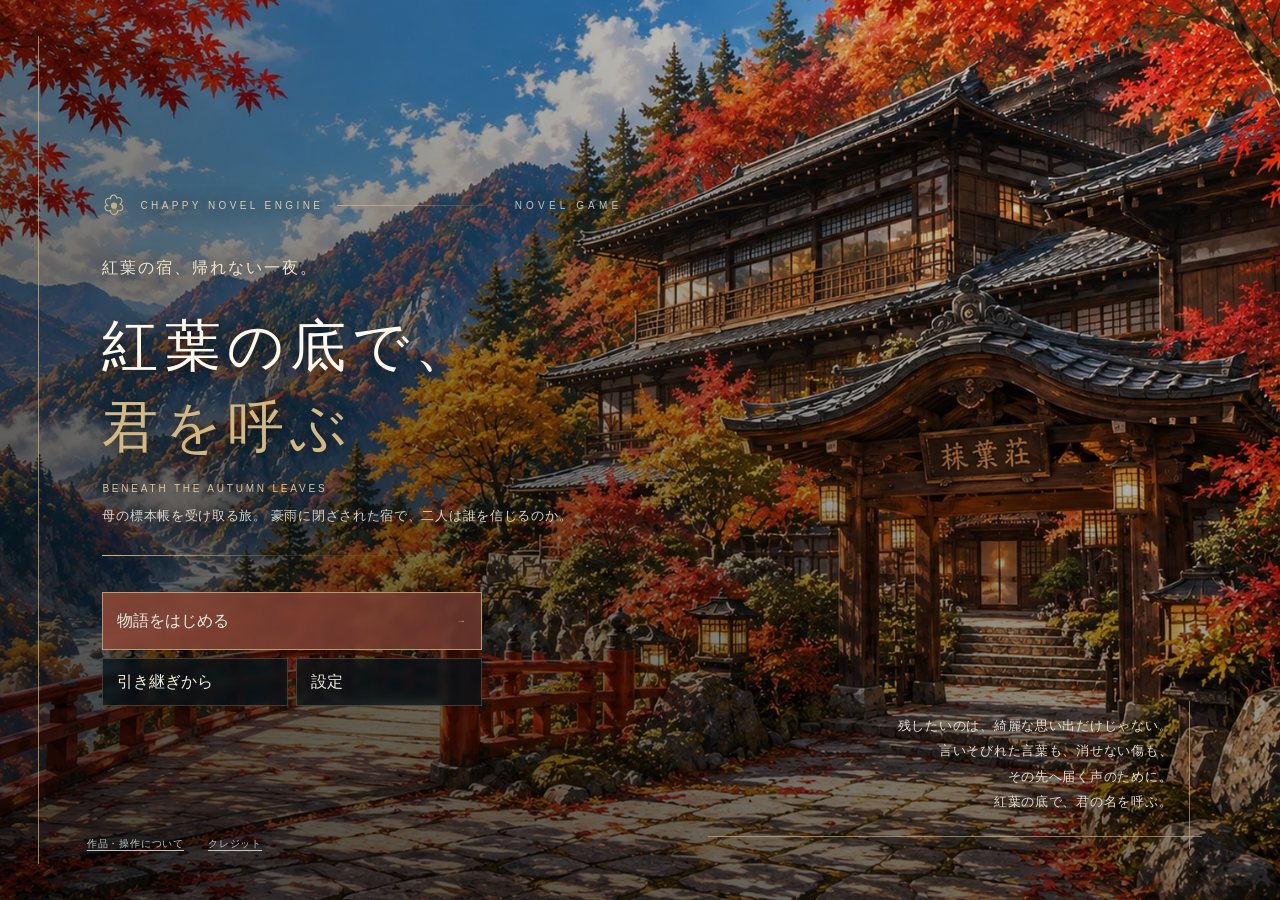
==== engine/index.html @ b0683a5c "Update Engine Novel-004R" ====
<!doctype html>
<html lang="ja">
<head>
  <meta charset="utf-8">
  <meta name="viewport" content="width=device-width,initial-scale=1">
  <title>ChappyNovelEngine</title>
  <link rel="stylesheet" href="./css/main.css">
  <link rel="stylesheet" href="../content/theme.css">
</head>
<body>
<main id="app">
  <section id="fatal" hidden></section>
  <section id="title" hidden><div class="title-image" aria-hidden="true"></div>
    <div class="title-copy"><div class="title-brand"><svg class="chappy-mark" viewBox="0 0 32 32" aria-hidden="true"><path d="M8.2 15.8c-3.4-1.8-4.6-5.5-2.8-8.1 1.3-1.9 3.8-2.4 6.1-1.4-.2-2.5 1.2-4.5 3.3-4.8 2.3-.3 4.4 1.5 4.8 4.2 2.2-1.3 4.7-.9 6.1.9 1.6 2.1.8 5.2-1.8 7.1 2.8.9 4.4 3.2 3.8 5.5-.7 2.5-3.6 3.8-6.7 2.9-.4 3-2.5 5.1-5 5.1-2.6 0-4.7-2.2-5-5.3-2.9 1.2-5.8.2-6.8-2.2-.8-1.9.1-3.9 2-5.1z"/><circle cx="16" cy="15.5" r="4.1"/></svg><p class="eyebrow">CHAPPY NOVEL ENGINE</p><span class="title-brand-line" aria-hidden="true"></span><p class="title-ornament">NOVEL GAME</p></div><p id="title-catch" hidden></p><div id="work-title"></div><p id="title-en" hidden></p><p id="title-lead" hidden></p><div class="title-rule" aria-hidden="true"></div></div><blockquote id="title-quote" hidden></blockquote>
    <div class="title-actions">
      <button id="start" class="primary">物語をはじめる <span>→</span></button>
      <button id="continue" hidden>つづきから <span>CONTINUE</span></button>
      <button id="title-endings" hidden>結末の栞</button><button id="title-transfer">引き継ぎから</button><button id="settings-open">設定</button>
    </div>
    <nav class="title-info-links" aria-label="作品情報"><button id="title-about" hidden>作品・操作について</button><button id="title-credits" hidden>クレジット</button></nav>
  </section>
  <section id="game" hidden>
    <div id="background"></div><div id="transition-layer" hidden></div><div id="overlay-scrim" hidden></div><div id="image-overlay" hidden><img id="image-overlay-img" alt=""></div><div id="chapter-presentation" hidden><div class="chapter-presentation-band"><p id="chapter-presentation-number"></p><h2 id="chapter-presentation-title"></h2></div></div><div id="toast-layer" aria-live="polite"></div><div id="comparison" hidden><div id="compare-left"></div><div id="compare-right"></div></div><div id="characters"><img data-position="left" hidden alt=""><img data-position="center" hidden alt=""><img data-position="right" hidden alt=""></div>
    <header id="game-top"><button id="menu-open">☰ <span>MENU</span></button><div id="chapter-wrap"><p id="chapter-title"></p><p id="location-display" hidden></p></div><button id="characters-open">人物帳</button></header>
    <div id="choices" hidden></div>
    <div id="reading-area"><div id="speaker-box" hidden><span id="speaker"></span></div><div id="textbox"><div id="text"></div><span id="read-status">未読</span><span id="advance-mark" aria-hidden="true">◇</span></div>
      <div id="toolbar"><button id="backlog-open">履歴</button><button id="save">セーブ</button><button id="load">ロード</button><button id="auto">オート</button><button id="skip">既読スキップ</button><button id="game-settings-open" aria-label="設定">⚙</button></div>
    </div>
  </section>
  <section id="notice" class="overlay" hidden role="dialog" aria-modal="true"><div class="panel"><h2 id="notice-title"></h2><p id="notice-text"></p><button id="notice-close">閉じる</button></div></section>
  <section id="ending" class="overlay" hidden role="dialog" aria-modal="true"><div class="panel"><p class="eyebrow">ENDING</p><h2 id="ending-title"></h2><p id="ending-text"></p><button id="ending-title-button">タイトルへ戻る</button></div></section>
  <section id="menu" class="overlay" hidden role="dialog" aria-modal="true"><div class="panel panel-large"><header class="panel-header"><div><p class="eyebrow">CHAPPY NOVEL ENGINE</p><h2>メニュー</h2></div><button data-close="menu" class="close">×</button></header><div class="menu-list">
    <button id="menu-save">セーブ</button><button id="menu-load">ロード</button><button id="menu-backlog">バックログ</button><button id="menu-characters">人物帳</button><button id="menu-records">ストーリーメモ</button><button id="menu-transfer">引き継ぎ</button><button id="menu-settings">設定</button><button id="menu-credits" hidden>クレジット</button><button id="menu-about">作品・操作について</button><button id="menu-title">タイトルへ戻る</button>
  </div></div></section>
  <section id="credits" class="overlay" hidden role="dialog" aria-modal="true"><div class="panel panel-large info-panel"><header class="panel-header"><div><p class="eyebrow">CREDITS</p><h2>クレジット</h2></div><button data-close="credits" class="close">×</button></header><div id="credits-content" class="info-document credits-document"></div></div></section>
  <section id="about" class="overlay" hidden role="dialog" aria-modal="true"><div class="panel panel-large info-panel"><header class="panel-header"><div><p class="eyebrow">ABOUT</p><h2>作品・操作について</h2></div><button data-close="about" class="close">×</button></header><div id="about-content" class="info-document about-document"></div></div></section>
  <section id="records" class="overlay" hidden role="dialog" aria-modal="true"><div class="panel panel-large"><header class="panel-header"><div><p class="eyebrow">STORY MEMO</p><h2>ストーリーメモ</h2></div><button data-close="records" class="close">×</button></header><p class="panel-note">解放済み <span id="records-count">0</span>件</p><div id="records-list"></div></div></section>
  <section id="character-book" class="overlay character-book-overlay" hidden role="dialog" aria-modal="true" aria-label="人物帳" tabindex="-1">
  <div class="character-book-shell">
    <header class="character-book-header"><div><p class="eyebrow">CHARACTERS</p><h2>人物帳</h2></div><button data-close="character-book" class="close character-book-close" aria-label="人物帳を閉じる">×</button></header>
    <div class="character-book-stage">
      <nav id="character-book-nav" class="character-book-nav" aria-label="人物一覧"></nav>
      <div id="character-book-portrait-wrap" class="character-book-portrait-wrap"><img id="character-book-portrait" alt=""></div>
      <article class="character-book-detail"><p id="character-book-count" class="character-book-count"></p><h3 id="character-book-name"></h3><p id="character-book-text"></p></article>
      <button id="character-book-prev" class="character-book-arrow character-book-prev" aria-label="前の人物">‹</button>
      <button id="character-book-next" class="character-book-arrow character-book-next" aria-label="次の人物">›</button>
    </div>
  </div>
</section>
  <section id="ending-list" class="overlay" hidden role="dialog" aria-modal="true"><div class="panel panel-large"><header class="panel-header"><div><p class="eyebrow">ENDING ARCHIVE</p><h2>結末の栞</h2></div><button data-close="ending-list" class="close">×</button></header><p class="panel-note">到達した結末を表示します。</p><div id="ending-list-items" class="ending-list-items"></div></div></section>
  <section id="backlog" class="overlay" hidden><div class="panel panel-large"><header class="panel-header"><h2>バックログ</h2><button data-close="backlog" class="close">×</button></header><div id="backlog-list"></div></div></section>
  <section id="save-screen" class="overlay" hidden role="dialog" aria-modal="true"><div class="panel panel-large"><header class="panel-header"><h2>セーブ</h2><button data-close="save-screen" class="close">×</button></header><p class="panel-note">保存先を選択してください。</p><div id="save-slots" class="slot-list"></div></div></section>
  <section id="load-screen" class="overlay" hidden role="dialog" aria-modal="true"><div class="panel panel-large"><header class="panel-header"><h2>ロード</h2><button data-close="load-screen" class="close">×</button></header><p class="panel-note">読み込むデータを選択してください。</p><div id="load-slots" class="slot-list"></div></div></section>
  <section id="transfer" class="overlay" hidden role="dialog" aria-modal="true"><div class="panel panel-large"><header class="panel-header"><h2>引き継ぎ</h2><button data-close="transfer" class="close">×</button></header>
    <p class="panel-note">進行状況・フラグ・記録・既読・到達エンディングを別環境へ移せます。セーブ枠と設定は含みません。</p>
    <p class="section-label">この端末から持ち出す</p><label class="stacked-label">発行した引き継ぎコード<textarea id="transfer-code" rows="8" spellcheck="false" readonly placeholder="本編を開始するとコードを発行できます"></textarea></label>
    <div class="transfer-actions"><button id="transfer-export">コードを発行</button><button id="transfer-copy">コピー</button><button id="transfer-download">ファイル保存</button></div><div id="transfer-qr" class="qr-wrap" hidden></div>
    <p class="section-label">別の端末から受け取る</p><label class="stacked-label">読み込む引き継ぎコード<textarea id="transfer-import-code" rows="8" spellcheck="false" placeholder="CNE1 で始まるコードを全文貼り付け"></textarea></label>
    <div class="transfer-actions"><label class="file-button">引き継ぎファイル<input id="transfer-file" type="file" accept=".txt,text/plain" hidden></label><label class="file-button">QR画像<input id="transfer-qr-file" type="file" accept="image/*" hidden></label><button id="transfer-import" class="primary-action">コードを確かめる</button></div><p id="transfer-error" class="panel-note" role="alert"></p>
  </div></section>
  <section id="title-confirm" class="overlay" hidden role="dialog" aria-modal="true"><div class="panel"><header class="panel-header"><h2>タイトルへ戻る</h2><button data-close="title-confirm" class="close">×</button></header><p>現在位置を自動保存して、タイトルへ戻ります。</p><div class="dialog-actions"><button id="title-cancel">やめる</button><button id="title-save-return" class="primary-action">保存してタイトルに戻る</button></div><button id="title-without-save" class="weak-action">保存せずタイトルに戻る</button></div></section>
  <section id="settings" class="overlay" hidden><div class="panel panel-large"><header class="panel-header"><div><p class="eyebrow">CHAPPY NOVEL ENGINE</p><h2>設定</h2></div><button data-close="settings" class="close">×</button></header>
    <p id="text-size-preview">サンプルテキスト</p>
    <div class="settings-grid"><label class="setting-wide">文字サイズ <input id="setting-text-size" type="range" min="0.8" max="1.5" step="0.1"></label><label>文字速度 <input id="setting-text-speed" type="range" min="0" max="80" step="5"></label><label>オート待機 <input id="setting-auto-delay" type="range" min="300" max="3000" step="100"></label><label class="setting-wide">全体音量 <input id="setting-master" type="range" min="0" max="1" step="0.05"></label><label>BGM音量 <input id="setting-bgm" type="range" min="0" max="1" step="0.05"></label><label>環境音音量 <input id="setting-ambient" type="range" min="0" max="1" step="0.05"></label><label>効果音音量 <input id="setting-se" type="range" min="0" max="1" step="0.05"></label></div>
    <div class="checkbox-setting"><label><input id="setting-reduced-motion" type="checkbox"> <span>動きを抑える・本文を一括表示</span></label><label><input id="setting-toast" type="checkbox"> <span>通知を表示する</span></label><p class="panel-note">画面効果の動きを減らします。</p></div><div class="settings-footer"><button id="settings-reset">初期値</button><p class="panel-note">設定はこのブラウザに保存されます。</p></div>
  </div></section>
</main><script src="./js/vendor/jsQR.js"></script><script type="module" src="./js/boot.js"></script></body></html>
---- engine/css/main.css ----
:root {
  --ink: #f1eee4;
  --muted: #b7c7c7;
  --gold: #d1b884;
  --panel: #10252ef2;
  --menu-bg: var(--panel);
  --textbox-bg: linear-gradient(120deg, #10242bf2, #081b24f7);
  --button-bg: #0b2027b8;
  --button-hover-bg: #1f3b43;
  --text-scale: 1;
  --serif: "Yu Mincho", "Hiragino Mincho ProN", "Noto Serif JP", Georgia, serif;
  --sans: "Yu Gothic", "Hiragino Kaku Gothic ProN", sans-serif;
  font-family: var(--sans);
  color: var(--ink);
  background: #0c1b24
}

* {
  box-sizing: border-box
}

[hidden] {
  display: none !important
}

body {
  margin: 0
}

button,
input {
  font: inherit
}

button {
  color: inherit;
  cursor: pointer;
  background: var(--button-bg);
  border: 1px solid #abc0c329;
  min-height: 40px;
  padding: 9px 14px
}

button:hover {
  border-color: var(--gold);
  background: var(--button-hover-bg)
}

#app,
#title,
#game {
  height: 100svh;
  min-height: 0;
  overflow: hidden
}

#game {
  position: relative;
  isolation: isolate
}

#fatal {
  white-space: pre-wrap;
  padding: 2rem;
  color: #ffd5d5
}

.eyebrow {
  font-size: 10px;
  letter-spacing: .24em;
  color: var(--gold);
  margin: 0 0 12px
}


#background {
  position: absolute;
  inset: 0;
  background: center/cover no-repeat;
  z-index: 0
}

#background::after {
  content: "";
  position: absolute;
  inset: 0;
  background: linear-gradient(0deg, #06151e99, transparent 55%)
}

#characters {
  position: absolute;
  inset: 0;
  z-index: 1;
  pointer-events: none
}

#characters img {
  position: absolute;
  top: auto;
  bottom: 0;
  max-height: 92vh;
  max-width: 48vw;
  object-fit: contain
}

#characters [data-position="left"] {
  left: 10%;
  transform: translateX(var(--char-position-offset-x, 0%))
}

#characters [data-position="center"] {
  left: 50%;
  transform: translateX(calc(-50% + var(--char-position-offset-x, 0%)))
}

#characters [data-position="right"] {
  right: 10%;
  transform: translateX(var(--char-position-offset-x, 0%))
}

#game-top {
  position: absolute;
  z-index: 5;
  left: 0;
  right: 0;
  top: 0;
  display: grid;
  grid-template-columns: 1fr auto 1fr;
  align-items: start;
  padding: 20px 3vw;
  background: linear-gradient(#061621b8, transparent)
}

#menu-open {
  justify-self: start
}

#characters-open {
  justify-self: end;
  width: max-content;
  max-width: 30vw;
}

#records-open {
  justify-self: end
}

#chapter-wrap {
  text-align: center
}

#chapter-title {
  font: 16px var(--serif);
  letter-spacing: .14em;
  margin: 5px 0
}

#reading-area {
  position: absolute;
  z-index: 3;
  left: 5%;
  right: 5%;
  bottom: 2%;
}

.speaker-color {
  --speaker-color: var(--gold)
}

#speaker-box {
  position: relative;
  top: 1px;
  margin-left: 24px;
  width: max-content;
  min-width: 190px;
  min-height: 46px;
  padding: 10px 24px;
  background: #11272fed;
  border: 1px solid color-mix(in srgb, var(--speaker-color), transparent 45%);
  border-bottom: 0
}

#speaker {
  font: 18px var(--serif);
  letter-spacing: .16em;
  color: var(--speaker-color)
}

#textbox {
  position: relative;
  min-height: 178px;
  padding: 30px 46px 38px;
  background: var(--textbox-bg);
  border: 1px solid #d1b88475;
  border-left: 3px solid var(--speaker-color, var(--gold));
  cursor: pointer;
  user-select: none;
  touch-action: manipulation;
  box-shadow: 0 15px 70px #030e1670
}

#text {
  font: calc(21px * var(--text-scale))/2 var(--serif);
  letter-spacing: .055em;
  white-space: pre-wrap;
  overflow-wrap: anywhere;
  min-height: 2em
}

#read-status {
  position: absolute;
  left: 24px;
  bottom: 12px;
  color: #9cb6bc;
  font-size: 9px;
  letter-spacing: .15em
}

#advance-mark {
  position: absolute;
  right: 24px;
  bottom: 13px;
  color: var(--gold);
  font-size: 18px;
  animation: breathe 2s infinite
}

#toolbar {
  display: flex;
  justify-content: flex-end;
  gap: 8px;
  padding-top: 8px
}

#toolbar button {
  border: 0;
  font-size: 11px;
  min-height: 38px;
  padding: 7px 15px
}

#toolbar button[aria-pressed="true"] {
  color: var(--gold);
  background: #3d4946
}

#choices {
  position: absolute;
  z-index: 6;
  left: 50%;
  bottom: 306px; /* JS replaces this with reading-area top + 80px when choices open. */
  transform: translateX(-50%);
  width: min(90vw, 50rem);
  display: grid;
  gap: 10px;
  counter-reset: choice;
  animation: choice-in .18s ease-out
}

#choices button {
  counter-increment: choice;
  position: relative;
  width: 100%;
  min-height: 48px;
  padding: 11px 18px 11px 52px;
  text-align: left;
  font: 16px/1.6 var(--serif);
  background: linear-gradient(90deg,#102630f7,#0b2027e8);
  border-color: #cbb48280;
  border-left: 3px solid var(--gold);
  transition: transform .14s ease,background .14s ease,border-color .14s ease
}

#choices button::before {
  content: counter(choice);
  position: absolute;
  left: 18px;
  color: var(--gold);
  font: 12px/1.6 var(--sans);
  letter-spacing: .08em
}

#choices button:hover {
  transform: translateX(4px);
  border-color: var(--gold)
}

@keyframes choice-in {
  from { opacity: 0; transform: translate(-50%,8px) }
  to { opacity: 1; transform: translate(-50%,0) }
}

.overlay {
  position: fixed;
  inset: 0;
  z-index: 10;
  display: grid;
  place-items: center;
  padding: 1rem;
  background: #020d16ba;
  backdrop-filter: blur(5px);
  overflow: auto
}

.panel {
  width: min(92vw, 36rem);
  padding: 1.5rem;
  background: var(--menu-bg);
  border: 1px solid #bca77380;
  box-shadow: 0 1rem 3rem #0008
}

.panel-large {
  width: min(94vw, 50rem)
}

.panel-header {
  display: flex;
  align-items: center;
  justify-content: space-between;
  border-bottom: 1px solid #bca77338;
  padding-bottom: 16px;
  margin-bottom: 20px
}

.panel-header h2 {
  font: 24px var(--serif);
  letter-spacing: .14em;
  margin: 0
}

.close {
  font-size: 25px;
  border: 0;
  background: transparent
}

.panel-note {
  font-size: 12px;
  color: #a8c2ca
}

.menu-list {
  display: grid;
  gap: 10px
}

.menu-list button {
  text-align: left;
  background: transparent
}

.panel>label,
.stacked-label {
  display: grid;
  gap: .5rem;
  margin: 1.2rem 0
}

.checkbox-setting {
  margin: 1.2rem 0
}

.checkbox-setting label {
  display: flex;
  align-items: center;
  gap: 10px;
  margin: 0
}

.checkbox-setting input {
  width: 20px;
  height: 20px;
  accent-color: var(--gold);
  flex: 0 0 auto
}

.checkbox-setting .panel-note {
  margin: .45rem 0 0 30px
}

.slot-list {
  display: grid;
  gap: 8px;
  max-height: 62vh;
  overflow: auto
}

.slot-button {
  display: grid;
  grid-template-columns: 9rem 1fr auto;
  gap: 12px;
  align-items: center;
  text-align: left
}

.slot-button[disabled] {
  opacity: .45;
  cursor: not-allowed
}

.slot-name {
  font-family: var(--serif);
  color: var(--gold)
}

.slot-date {
  font-size: 11px;
  color: var(--muted)
}

.dialog-actions,
.transfer-actions {
  display: flex;
  gap: 10px;
  flex-wrap: wrap
}

.primary-action {
  border-color: #d1b88499;
  background: #9c5848cc
}

.weak-action {
  border: 0;
  background: transparent;
  color: var(--muted);
  text-decoration: underline;
  margin-top: 12px
}

.file-button {
  display: inline-flex !important;
  align-items: center;
  border: 1px solid #abc0c329;
  min-height: 40px;
  padding: 9px 14px;
  cursor: pointer;
  margin: 0 !important
}

.stacked-label textarea {
  width: 100%;
  resize: vertical;
  background: #061820;
  color: var(--ink);
  border: 1px solid #abc0c355;
  padding: 10px;
  font-family: monospace
}

ruby rt {
  font-size: .5em;
  color: var(--muted)
}

input[type=range] {
  width: 100%;
  accent-color: var(--gold)
}

#text-size-preview {
  font: calc(21px * var(--text-scale))/1.8 var(--serif);
  padding: 18px;
  background: #071b2480
}

#backlog-list,
#records-list {
  max-height: 60dvh;
  overflow: auto;
  display: grid;
  gap: 12px
}

.log-item,
.record-card {
  padding: 12px 0;
  border-bottom: 1px solid #fff2
}

.record-card h3 {
  font: 17px var(--serif);
  color: #e5d1a9
}

.record-card p {
  font-size: 13px;
  color: #b9cdd0
}

@keyframes breathe {
  50% {
    opacity: .25
  }
}

@keyframes shake {
  25% {
    transform: translateX(calc(var(--shake-distance, 8px) * -1))
  }

  50% {
    transform: translateX(var(--shake-distance, 8px))
  }

  75% {
    transform: translateX(calc(var(--shake-distance, 8px) * -.5))
  }
}

@keyframes flash {
  from {
    opacity: .9
  }

  to {
    opacity: 0
  }
}

@keyframes fade {
  from {
    opacity: .8
  }

  to {
    opacity: 0
  }
}

@keyframes mist {
  from {
    opacity: 0
  }

  to {
    opacity: .6
  }
}

#game.effect-shake {
  animation: shake var(--effect-duration, .35s)
}

#game.effect-flash::after {
  content: "";
  position: fixed;
  inset: 0;
  z-index: 9;
  background: #fff;
  animation: flash var(--effect-duration, .55s) forwards;
  pointer-events: none
}

#game.effect-fade::after {
  content: "";
  position: fixed;
  inset: 0;
  z-index: 9;
  background: #000;
  animation: fade var(--effect-duration, .7s) forwards;
  pointer-events: none
}

#game.effect-mist::after {
  content: "";
  position: fixed;
  inset: 0;
  z-index: 2;
  background: linear-gradient(120deg, #fff2, #fff5, #fff1);
  filter: blur(12px);
  animation: mist var(--effect-duration, .7s) forwards;
  pointer-events: none
}


@media(prefers-reduced-motion:reduce) {

  *,
  *::after {
    animation-duration: .001ms !important;
    transition-duration: .001ms !important
  }
}

/* Presentation primitives used by work scenarios. */
#background {
  transition: filter var(--bg-transition-ms, 0ms) ease, opacity var(--bg-transition-ms, 0ms) ease, transform var(--bg-transition-ms, 0ms) ease
}

#background[data-filter="evening"] {
  filter: brightness(.82) sepia(.28) saturate(1.12)
}

#background[data-filter="night"] {
  filter: brightness(.48) saturate(.72) hue-rotate(8deg)
}

#background[data-filter="dim"] {
  filter: brightness(.62)
}

#background[data-filter="bright"] {
  filter: brightness(1.16) saturate(1.05)
}

#background[data-filter="warm"] {
  filter: sepia(.22) saturate(1.12)
}

#background[data-filter="cool"] {
  filter: hue-rotate(165deg) saturate(.82)
}

#background[data-view="wall_crop"],
#background[data-view="detail_crop"] {
  background-size: 115% auto
}

#background[data-view="entrance"] {
  background-position: center 62%
}

#background[data-effect="mist_weak"]::before,
#background[data-effect="steam_weak"]::before,
#background[data-effect="steam_medium"]::before,
#background[data-effect="dust_weak"]::before,
#background[data-effect="dust_medium"]::before {
  content: "";
  position: absolute;
  inset: 0;
  pointer-events: none;
  background: linear-gradient(120deg, #fff1, #fff4, #fff1);
  filter: blur(14px)
}

#background[data-effect="steam_medium"]::before,
#background[data-effect="dust_medium"]::before {
  opacity: .7
}

#background[data-effect="steam_weak"]::before,
#background[data-effect="mist_weak"]::before,
#background[data-effect="dust_weak"]::before {
  opacity: .4
}

#characters img {
  transition: opacity var(--char-fade-ms, 0ms) ease
}

#characters img[data-crop="bust"] {
  top: auto;
  bottom: -30vh;
  max-height: 140vh;
  max-width: none;
  height: auto
}

#characters img[data-crop="face"] {
  top: var(--char-face-top, -12vh);
  bottom: auto;
  max-height: none;
  max-width: none;
  height: var(--char-face-height, 195vh)
}


#comparison {
  position: absolute;
  inset: 0;
  z-index: 1;
  display: grid;
  grid-template-columns: 1fr 1fr;
  gap: 2px;
  background: #000
}

#comparison[hidden] {
  display: none
}

#compare-left,
#compare-right {
  background: center/cover no-repeat
}

#game.effect-shake[data-effect-strength="small"] {
  --shake-distance: 4px
}

@keyframes blackfade {
  0% {
    opacity: 0
  }

  45%,
  55% {
    opacity: 1
  }

  100% {
    opacity: 0
  }
}

#game.effect-blackfade::after {
  content: "";
  position: fixed;
  inset: 0;
  z-index: 9;
  background: #000;
  animation: blackfade var(--effect-duration, 1s) forwards;
  pointer-events: none
}

#transition-layer {
  position: absolute;
  inset: 0;
  z-index: 2;
  pointer-events: none;
  background: center/cover no-repeat
}

#transition-layer.transition-crossfade {
  opacity: 1;
  transition: opacity var(--transition-ms, 0ms) ease
}

#transition-layer.transition-crossfade[data-active="true"] {
  opacity: 0
}

#transition-layer.transition-fade-in {
  opacity: 0
}

#transition-layer.transition-fade-in.transition-ready {
  transition: opacity var(--transition-ms, 0ms) ease
}

#transition-layer.transition-fade-in.transition-ready[data-active="true"] {
  opacity: 1
}

#transition-layer.transition-blackfade {
  opacity: 0;
  animation: background-blackfade var(--transition-ms, 1s) linear forwards
}

@keyframes background-blackfade {
  0% {
    opacity: 0
  }

  45%,
  55% {
    opacity: 1
  }

  100% {
    opacity: 0
  }
}


#transition-layer[data-effect="mist_weak"]::before,
#transition-layer[data-effect="steam_weak"]::before,
#transition-layer[data-effect="steam_medium"]::before,
#transition-layer[data-effect="dust_weak"]::before,
#transition-layer[data-effect="dust_medium"]::before {
  content: "";
  position: absolute;
  inset: 0;
  pointer-events: none;
  background: linear-gradient(120deg, #fff1, #fff4, #fff1);
  filter: blur(14px)
}

#transition-layer[data-effect="steam_medium"]::before,
#transition-layer[data-effect="dust_medium"]::before {
  opacity: .7
}

#transition-layer[data-effect="steam_weak"]::before,
#transition-layer[data-effect="mist_weak"]::before,
#transition-layer[data-effect="dust_weak"]::before {
  opacity: .4
}


.slot-button[data-slot-kind="system"] {
  margin-bottom: 3px;
  background: #0a1d2490;
  border-color: #d1b88466
}

.slot-button[data-slot-kind="system"] .slot-name {
  color: #e2c991
}

.slot-button[data-slot-kind="system"]+.slot-button[data-slot-kind="manual"] {
  margin-top: 7px
}

.settings-grid {
  display: grid;
  grid-template-columns: 1fr 1fr;
  gap: 12px 24px
}

.settings-grid label {
  display: grid;
  gap: 6px;
  margin: 0
}

.settings-grid .setting-wide {
  grid-column: 1/-1
}

#settings .panel-header {
  margin-bottom: 12px
}

#settings #text-size-preview {
  margin: 0 0 14px;
  padding: 12px 16px
}

#settings .checkbox-setting {
  margin: 14px 0 10px
}

.settings-footer {
  display: flex;
  align-items: center;
  justify-content: space-between;
  gap: 16px
}

.settings-footer .panel-note {
  margin: 0;
  text-align: right
}

.ending-list-items {
  display: grid;
  gap: 8px
}

.ending-list-item {
  padding: 14px;
  border: 1px solid #abc0c329;
  background: #0b202780
}

.ending-list-item.locked {
  opacity: .42
}


/* Desktop character side staging: 10%; mobile override: 3%. */


.slot-list:has(.slot-button[data-slot-kind="system"]) {
  grid-template-columns: 1fr 1fr
}

.slot-button[data-slot-kind="system"] {
  grid-column: auto;
  grid-template-columns: 7rem 1fr;
  opacity: .58;
  min-height: 44px;
  padding: 6px 12px;
  margin: 0;
  background: #091a2090;
  border-color: #abc0c31f
}

.slot-button[data-slot-kind="system"] .slot-date {
  display: none
}

.slot-button[data-slot-kind="system"]+.slot-button[data-slot-kind="manual"] {
  margin-top: 8px
}

.slot-button[data-slot-kind="manual"] {
  grid-column: 1/-1;
  border-color: #d1b88445;
  background: #10262db0;
  min-height: 54px
}

.slot-button[data-slot-kind="manual"]:not([disabled]) {
  border-color: #d1b88470;
  background: #132b32d9
}


/* Optional effect plane: after characters at z=1, below transitions and UI.
   The default background plane retains the legacy stacking and filtering. */
#background[data-effect-layer="foreground"]::before {
  display: none
}

.presentation-effect-layer {
  position: absolute;
  inset: 0;
  z-index: 1;
  pointer-events: none
}

.presentation-effect-layer[hidden] {
  display: none
}

.presentation-effect-layer[data-effect="mist_weak"]::before,
.presentation-effect-layer[data-effect="steam_weak"]::before,
.presentation-effect-layer[data-effect="steam_medium"]::before,
.presentation-effect-layer[data-effect="dust_weak"]::before,
.presentation-effect-layer[data-effect="dust_medium"]::before {
  content: "";
  position: absolute;
  inset: 0;
  background: linear-gradient(120deg, #fff1, #fff4, #fff1);
  filter: blur(14px);
  opacity: .4
}

.presentation-effect-layer[data-effect="steam_medium"]::before,
.presentation-effect-layer[data-effect="dust_medium"]::before {
  opacity: .7
}



/* Engine v1.1 presentation */
#location-display{margin:2px 0 0;font-size:12px;opacity:.78;text-align:center}
#overlay-scrim{position:absolute;inset:0;background:rgba(0,0,0,.3);z-index:24;pointer-events:none;opacity:1;transition:opacity var(--overlay-ms,250ms) ease}
#overlay-scrim[data-visible="false"]{opacity:0}
#image-overlay{position:absolute;inset:64px 4vw 220px;z-index:25;display:flex;align-items:center;justify-content:center;pointer-events:none;opacity:1;transition:opacity var(--overlay-ms,250ms) ease}
#image-overlay[data-visible="false"]{opacity:0}
#image-overlay[hidden],#overlay-scrim[hidden]{display:none}
#image-overlay[data-position="left"]{justify-content:flex-start}
#image-overlay[data-position="right"]{justify-content:flex-end}
#image-overlay-img{max-height:100%;max-width:100%;object-fit:contain}
#image-overlay[data-size="small"] #image-overlay-img{max-width:36%;max-height:50%}
#image-overlay[data-size="medium"] #image-overlay-img{max-width:58%;max-height:72%}
#image-overlay[data-size="large"] #image-overlay-img{max-width:82%;max-height:92%}
#chapter-presentation{position:absolute;inset:0;z-index:35;display:grid;place-items:center;pointer-events:none;opacity:0;transition:opacity var(--chapter-fade-ms,450ms) ease}
#chapter-presentation[hidden]{display:none}
#chapter-presentation[data-visible="true"]{opacity:1}
.chapter-presentation-band{width:100%;padding:24px 8vw;text-align:center;background:rgba(10,12,16,.72);backdrop-filter:blur(3px)}
#chapter-presentation-number{margin:0 0 6px;font-size:13px;letter-spacing:.24em}
#chapter-presentation-title{margin:0;font-size:clamp(24px,4vw,42px);font-weight:500}
#toast-layer{position:absolute;right:18px;top:76px;z-index:80;display:grid;gap:8px;pointer-events:none}
.engine-toast{max-width:min(360px,80vw);padding:10px 16px;border:1px solid #ffffff33;border-radius:8px;background:#111d;color:#fff;box-shadow:0 8px 28px #0008;animation:toast-in .18s ease}
@keyframes toast-in{from{transform:translateX(24px);opacity:0}to{transform:none;opacity:1}}
.character-book-card{display:grid;grid-template-columns:minmax(120px,28%) 1fr;gap:22px;padding:18px 0;border-bottom:1px solid #ffffff22}
.character-book-card img{width:100%;max-height:300px;object-fit:contain;align-self:end}
.character-book-card h3{margin:0 0 10px}.character-book-card p{margin:0;white-space:pre-wrap;line-height:1.8}
#reading-area[hidden]{display:none}
/* Mobile layout */
@media(max-width:900px) {
/* 1人表示 */
  #characters[data-visible-count="1"] > [data-position="left"] {
    left: 8%;
  }

  #characters[data-visible-count="1"] > [data-position="right"] {
    right: 8%;
  }

  #characters[data-visible-count="1"] > img[data-crop="bust"]:not([hidden]) {
    bottom: 15dvh;
    max-height: 90dvh;
  }


  /* 2人表示 */
  #characters[data-visible-count="2"] > [data-position="left"] {
    left: 3%;
  }

  #characters[data-visible-count="2"] > [data-position="right"] {
    right: 3%;
  }

  #characters[data-visible-count="2"] > img[data-crop="bust"]:not([hidden]) {
    bottom: 20dvh;
    max-height: 75dvh;
  }


  /* 3人表示 */
  #characters[data-visible-count="3"] > [data-position="left"] {
    left: 1%;
  }

  #characters[data-visible-count="3"] > [data-position="right"] {
    right: 1%;
  }

  #characters[data-visible-count="3"] > img[data-crop="bust"]:not([hidden]) {
    bottom: 25dvh;
    max-height: 60dvh;
  }


  #characters > img:not([hidden]) {
    transform-origin: bottom center
  }

  #game-top {
    padding: 10px 12px
  }

  #chapter-title {
    font-size: 12px
  }

  #reading-area {
    left: 12px;
    right: 12px;
    bottom: 8px
  }

  #speaker-box {
    margin-left: 12px;
    min-width: 150px;
    min-height: 38px;
    padding: 7px 14px
  }

  #textbox {
    min-height: 190px;
    padding: 22px 20px 35px
  }

  #text {
    font-size: calc(19px * var(--text-scale));
    line-height: 1.95
  }

  #toolbar {
    justify-content: space-between;
    gap: 2px
  }

  #toolbar button {
    font-size: 10px;
    padding: 7px 6px
  }

  #characters img {
    max-width: 70vw
  }

  .overlay {
    place-items: start center
  }

  .panel {
    margin: auto 0
  }

  #characters img[data-crop="bust"] {
    max-width: none;
    width: auto;
    height: auto
  }

  #characters img[data-crop="face"] {
    top: var(--char-face-top-mobile, -8dvh);
    height: var(--char-face-height-mobile, 175dvh)
  }

  .settings-grid {
    grid-template-columns: 1fr;
    gap: 10px
  }

  .settings-grid .setting-wide {
    grid-column: auto
  }

  .settings-footer {
    align-items: flex-end
  }

  .slot-list:has(.slot-button[data-slot-kind="system"]) {
    grid-template-columns: 1fr 1fr
  }

  .slot-button[data-slot-kind="system"] {
    grid-template-columns: 1fr;
    padding: 6px 8px
  }

  .slot-button[data-slot-kind="system"] .slot-location {
    font-size: 11px
  }

  /* Engine v1.1 presentation */
  #image-overlay{inset:58px 12px 215px}
  #image-overlay[data-size="small"] #image-overlay-img{max-width:48%}
  #image-overlay[data-size="medium"] #image-overlay-img{max-width:72%}
  #image-overlay[data-size="large"] #image-overlay-img{max-width:94%}
  .character-book-card{grid-template-columns:34% 1fr;gap:12px}
  #toast-layer{right:10px;top:62px}
}


/* v1.1 character book: desktop index + portrait + detail, mobile portrait overlay */
.character-book-overlay{z-index:90;padding:76px clamp(10px,2vw,28px) clamp(10px,2vw,28px);background:rgba(3,8,12,.46);backdrop-filter:blur(1px)}
#game.character-book-open #game-top{z-index:95}
.character-book-shell{position:relative;width:min(96vw,1500px);height:min(calc(100dvh - 104px),900px);border:1px solid #ffffff55;background:linear-gradient(180deg,rgba(4,12,17,.16),rgba(2,7,10,.92));box-shadow:0 18px 70px #000a;overflow:hidden}
.character-book-header{position:absolute;z-index:6;top:0;left:0;right:0;display:flex;align-items:center;justify-content:space-between;padding:18px 24px;pointer-events:none}
.character-book-header>div{padding:8px 14px;background:rgba(4,14,20,.72);backdrop-filter:blur(5px)}
.character-book-header .eyebrow{margin:0 0 2px}.character-book-header h2{margin:0;font:24px var(--serif);letter-spacing:.14em}
.character-book-close{pointer-events:auto;background:rgba(4,14,20,.72);border:1px solid #ffffff38;width:46px;height:46px}
.character-book-stage{position:absolute;inset:0;display:grid;grid-template-columns:minmax(170px,18%) minmax(280px,34%) 1fr;min-height:0}
.character-book-stage::after{content:"";position:absolute;z-index:1;inset:auto 0 0;height:42%;background:linear-gradient(180deg,transparent,rgba(0,0,0,.78) 52%,#000 100%);pointer-events:none}
.character-book-nav{position:relative;z-index:4;margin:96px 0 28px 18px;padding:10px 0;border:1px solid #ffffff55;background:rgba(4,12,17,.48);overflow-y:auto;scrollbar-width:thin}
.character-book-nav button{display:block;width:100%;padding:11px 18px;border:0;border-left:3px solid transparent;background:transparent;text-align:left;font:clamp(15px,1.25vw,20px) var(--serif);color:var(--ink)}
.character-book-nav button:hover,.character-book-nav button.active{border-left-color:var(--gold);background:linear-gradient(90deg,#ffffff18,transparent);color:#fff}
.character-book-portrait-wrap{position:relative;z-index:2;min-width:0;min-height:0;display:flex;align-items:flex-end;justify-content:center;padding:92px 10px 0}
#character-book-portrait{display:block;max-width:100%;height:100%;max-height:100%;object-fit:contain;object-position:center bottom;filter:drop-shadow(0 12px 20px #0008)}
.character-book-detail{position:relative;z-index:3;align-self:start;margin:118px clamp(28px,5vw,82px) 40px 18px;padding:24px 28px;background:linear-gradient(90deg,rgba(2,9,13,.66),rgba(2,9,13,.16));border-left:1px solid #ffffff44;max-width:720px}
.character-book-detail h3{margin:0 0 14px;font:clamp(24px,2.2vw,36px) var(--serif);letter-spacing:.1em}
#character-book-text{margin:0;white-space:pre-wrap;font:clamp(15px,1.2vw,19px)/1.9 var(--serif)}
.character-book-count{margin:0 0 8px;color:var(--muted);font-size:12px;letter-spacing:.18em}
.character-book-arrow{display:none;position:absolute;z-index:7;top:50%;transform:translateY(-50%);width:44px;height:72px;border:0;background:rgba(0,0,0,.28);font-size:38px}
.character-book-prev{left:4px}.character-book-next{right:4px}



#game.character-book-open #reading-area,
#game.character-book-open #choices{visibility:hidden;pointer-events:none}





.info-panel{max-height:min(88svh,52rem);display:flex;flex-direction:column}
.info-document{overflow:auto;padding-right:.5rem;color:var(--info-text,var(--ink));font-size:14px;line-height:1.9}
.info-document h1,.info-document h2,.info-document h3{color:var(--info-accent,var(--gold));font-family:var(--serif);font-weight:400;letter-spacing:.08em}
.info-document h1{font-size:1.65rem}.info-document h2{font-size:1.25rem;margin-top:1.8rem}.info-document h3{font-size:1.05rem;margin-top:1.4rem}
.info-document p{margin:.7rem 0}.info-document ul,.info-document ol{padding-left:1.5rem}.info-document a{color:var(--info-link,var(--gold))}.info-document hr{border:0;border-top:1px solid #bca77338;margin:1.5rem 0}

@media(max-width:700px) {
  .character-book-overlay{padding:0;background:#05090c}
  #game.character-book-open #game-top{visibility:hidden}
  .character-book-shell{width:100vw;height:100dvh;border:0;background:rgba(2,7,10,.42)}
  .character-book-header{padding:10px 12px}
  .character-book-header>div{padding:6px 10px;background:rgba(3,10,14,.6)}
  .character-book-header .eyebrow{display:none}.character-book-header h2{font-size:18px}
  .character-book-close{width:40px;height:40px}
  .character-book-stage{display:block;touch-action:pan-y}
  .character-book-stage::after{height:58%;background:linear-gradient(180deg,transparent 0%,rgba(0,0,0,.18) 16%,rgba(0,0,0,.82) 52%,#000 78%)}
  .character-book-nav{display:none}
  .character-book-portrait-wrap{position:absolute;z-index:1;inset:52px 0 0;padding:0 8px;align-items:flex-end}
  #character-book-portrait{width:100%;height:100%;object-fit:contain;object-position:center bottom}
  .character-book-detail{position:absolute;z-index:4;left:0;right:0;bottom:0;margin:0;padding:0 54px max(24px,env(safe-area-inset-bottom)) 26px;background:none;border:0;max-height:47%;overflow-y:auto;overscroll-behavior:contain}
  .character-book-detail h3{font-size:clamp(23px,7vw,30px);margin:0 0 10px;text-shadow:0 2px 8px #000}
  #character-book-text{font-size:clamp(14px,4vw,17px);line-height:1.75;text-shadow:0 1px 5px #000}
  .character-book-count{font-size:11px}
  .character-book-arrow{display:block}

  #choices{width:92vw;gap:7px}
  #choices button{min-height:44px;padding:9px 14px 9px 44px;font-size:14px}
  #choices button::before{left:15px}

  .info-panel{max-height:calc(100svh - 2rem)}.info-document{font-size:13px;line-height:1.8}
}

/* ==========================================================================
   Title screen
   Engine default presentation. Work-specific colors/images may override this
   from content/theme.css without rebuilding the title layout.
   ========================================================================== */
#title {
  /* Title tuning knobs: override these from content/theme.css per work. */
  --title-bg-position-left: right center;
  --title-bg-position-right: left center;
  --title-bg-position-left-mobile: 50% center;
  --title-bg-position-right-mobile: 50% center;
  --title-quote-right: clamp(46px, 7vw, 112px);
  --title-quote-bottom: clamp(46px, 7vh, 92px);
  --title-quote-width: min(470px, 38vw);

  position: relative;
  display: flex;
  flex-direction: column;
  align-items: flex-start;
  justify-content: center;
  min-height: 100svh;
  padding: clamp(42px, 7vh, 88px) clamp(32px, 6vw, 96px);
  overflow: hidden;
  background:
    radial-gradient(circle at 80% 20%, color-mix(in srgb, var(--gold), transparent 80%), transparent 70%),
    linear-gradient(135deg, #330000FF 0%, #000033FF 100%);
  color: var(--ink);
}

#title .title-image {
  position: absolute;
  inset: 0;
  z-index: 0;
  background-image: var(--title-image, none);
  background-position: var(--title-bg-position-left);
  background-size: cover;
  background-repeat: no-repeat;
  transform: scale(1.01);
}

#title[data-has-image="true"] .title-image::after {
  content: "";
  position: absolute;
  inset: 0;
  background:
    linear-gradient(90deg, #00000080, #00000000 100%),
    linear-gradient(0deg, #00000080, #00000000 100%);
  pointer-events: none;
}

#title::after {
  content: "";
  position: absolute;
  inset: clamp(18px, 4vh, 44px) clamp(18px, 3vw, 48px);
  z-index: 0;
  border-left: 1px solid color-mix(in srgb, var(--gold), transparent 28%);
  pointer-events: none;
}

 .title-copy,
.title-actions,
.title-info-links,
#title-quote {
  position: relative;
  z-index: 1;
}

.title-copy {
  width: min(620px, 86vw);
  padding-left: clamp(18px, 2vw, 30px);
  text-shadow: 0 2px 18px #000c;
}

 .title-brand {
  display: flex;
  align-items: center;
  width: min(520px, 80vw);
  margin-bottom: clamp(28px, 4vh, 46px);
  gap: 14px;
}

.chappy-mark {
  flex: 0 0 24px;
  width: 24px;
  height: 24px;
  fill: none;
  stroke: var(--gold);
  stroke-width: 1.35;
  stroke-linecap: round;
  stroke-linejoin: round;
}

.chappy-mark circle {
  fill: var(--gold);
  stroke: none;
  opacity: .9;
}

.title-brand-line {
  flex: 1 1 80px;
  min-width: 34px;
  height: 1px;
  background: linear-gradient(90deg, color-mix(in srgb, var(--gold), transparent 20%), transparent);
}

.title-copy .eyebrow {
  flex: 0 0 auto;
  margin: 0;
  color: color-mix(in srgb, var(--gold), #fff 28%);
  font-size: 10px;
  letter-spacing: .34em;
}

 .title-ornament {
  flex: 0 0 auto;
  margin: 0;
  color: var(--muted);
  font-size: 10px;
  letter-spacing: .42em;
}

#work-title {
  margin: 0;
}

#work-title > h1,
#work-title:not(:has(h1)) {
  margin: 0;
  color: #fff8ec;
  font: 400 clamp(36px, 4.4vw, 66px)/1.45 var(--serif);
  letter-spacing: .11em;
  text-wrap: balance;
}

#work-title h1 {
  margin: 0;
  font: inherit;
  letter-spacing: inherit;
}

#work-title span {
  color: var(--gold);
}

#title-en {
  margin: 14px 0 0;
  color: color-mix(in srgb, var(--gold), #fff 20%);
  font-size: 10px;
  letter-spacing: .28em;
  text-transform: uppercase;
}

#title-catch {
  margin: 0 0 clamp(18px, 2.6vh, 30px);
  color: #f2e7d2;
  font: 400 clamp(14px, 1.25vw, 17px)/1.8 var(--serif);
  letter-spacing: .12em;
}

#title-lead {
  max-width: 34rem;
  margin: 10px 0 0;
  color: color-mix(in srgb, var(--ink), transparent 12%);
  font: clamp(12px, 1vw, 14px)/1.9 var(--serif);
  letter-spacing: .055em;
}

#title-quote {
  position: absolute;
  z-index: 1;
  right: var(--title-quote-right);
  bottom: var(--title-quote-bottom);
  width: var(--title-quote-width);
  margin: 0;
  padding: 0 18px 22px 0;
  border: 0;
  color: color-mix(in srgb, var(--ink), transparent 8%);
  font: clamp(12px, 1.05vw, 15px)/1.9 var(--serif);
  letter-spacing: .055em;
  text-align: right;
  white-space: pre-line;
  text-shadow: 0 2px 14px #000d;
}

#title-quote::before,
#title-quote::after {
  content: "";
  position: absolute;
  background: color-mix(in srgb, var(--gold), transparent 38%);
  pointer-events: none;
}

#title-quote::before {
  right: 0;
  top: -12px;
  width: 1px;
  height: calc(100% + 24px);
}

#title-quote::after {
  left: -12px;
  bottom: 0;
  width: calc(100% + 24px);
  height: 1px;
}

.title-rule {
  width: min(360px, 58vw);
  height: 1px;
  margin: clamp(20px, 3vh, 34px) 0 0;
  background: linear-gradient(90deg, var(--gold), color-mix(in srgb, var(--gold), transparent 85%), transparent);
}

.title-actions {
  width: min(380px, 86vw);
  display: grid;
  grid-template-columns: 1fr 1fr;
  gap: 8px;
  margin-top: clamp(24px, 4vh, 42px);
  margin-left: clamp(18px, 2vw, 30px);
}

.title-actions button {
  min-height: 48px;
  text-align: left;
  background: rgba(5, 19, 25, .72);
  border-color: rgba(209, 184, 132, .25);
  backdrop-filter: blur(3px);
  transition: transform .14s ease, border-color .14s ease, background .14s ease;
}

.title-actions button:hover,
.title-actions button:focus-visible {
  transform: translateX(3px);
  border-color: color-mix(in srgb, var(--gold), transparent 28%);
  background: rgba(18, 42, 49, .9);
}

.title-actions .primary,
.title-actions #continue {
  grid-column: 1 / -1;
  display: flex;
  justify-content: space-between;
  align-items: center;
}

.title-actions .primary {
  min-height: 58px;
  border-color: color-mix(in srgb, var(--gold), transparent 25%);
  background: linear-gradient(90deg, rgba(137, 70, 55, .92), rgba(113, 57, 47, .82));
}

.title-actions span {
  color: var(--gold);
  font-size: 9px;
  letter-spacing: .18em;
}

#continue.title-continue-active {
  border-color: color-mix(in srgb, var(--gold), transparent 20%);
  background: linear-gradient(90deg, rgba(18, 48, 55, .94), rgba(10, 32, 40, .88));
  box-shadow: 0 0 0 1px color-mix(in srgb, var(--gold), transparent 72%) inset, 0 10px 34px #0004;
}

#continue.title-continue-active::before {
  content: "●";
  margin-right: 9px;
  color: var(--gold);
  font-size: 8px;
  align-self: center;
}

.title-info-links {
  position: absolute;
  left: clamp(32px, 6vw, 96px);
  bottom: clamp(18px, 4vh, 42px);
  display: flex;
  gap: 4px;
  align-items: center;
}

.title-info-links button {
  min-height: 40px;
  padding: 8px 10px;
  border: 0;
  background: transparent;
  color: var(--info-link, var(--muted));
  font-size: 10px;
  letter-spacing: .08em;
  text-decoration: underline;
  text-underline-offset: .28em;
}

.title-info-links button:hover,
.title-info-links button:focus-visible {
  color: var(--info-accent, var(--gold));
  background: #ffffff0a;
}

#title[data-layout="right"] {
  align-items: flex-end;
}

#title[data-layout="right"] .title-image {
  background-position: var(--title-bg-position-right);
}

#title[data-layout="right"][data-has-image="true"] .title-image::after {
  background:
    linear-gradient(270deg, #00000080, #00000000 100%),
    linear-gradient(0deg, #00000080, #00000000 100%);
}

#title[data-layout="right"]::after {
  border-left: 0;
  border-right: 1px solid color-mix(in srgb, var(--gold), transparent 28%);
}

#title[data-layout="right"] .title-copy {
  text-align: right;
  padding-left: 0;
  padding-right: clamp(18px, 2vw, 30px);
}

#title[data-layout="right"] #title-quote {
  right: auto;
  left: var(--title-quote-right);
  padding: 0 0 22px 18px;
  text-align: left;
}

#title[data-layout="right"] #title-quote::before {
  right: auto;
  left: 0;
}

#title[data-layout="right"] #title-quote::after {
  left: auto;
  right: -12px;
}

#title[data-layout="right"] .title-rule {
  margin-left: auto;
}

#title[data-layout="right"] .title-actions {
  margin-left: 0;
  margin-right: clamp(18px, 2vw, 30px);
}

#title[data-layout="right"] .title-info-links {
  left: auto;
  right: clamp(32px, 6vw, 96px);
}

@media (max-width: 700px) {
  #title {
    justify-content: flex-start;
    padding: max(34px, 6svh) 22px max(76px, 10svh);
    overflow-y: auto;
  }

  #title[data-has-image="true"] .title-image::after,
  #title[data-layout="right"][data-has-image="true"] .title-image::after {
    background: linear-gradient(180deg, #000000CC 0%, #00000000 70%, #00000099 100%);
  }

  #title .title-image {
    background-position: var(--title-bg-position-left-mobile);
  }

  #title[data-layout="right"] .title-image {
    background-position: var(--title-bg-position-right-mobile);
  }

  #title::after {
    inset: 14px 12px;
  }

  .title-copy {
    width: 100%;
    padding-left: 14px;
  }

  .title-brand {
    width: 100%;
    margin-bottom: 26px;
    gap: 9px;
  }

  .chappy-mark {
    flex-basis: 20px;
    width: 20px;
    height: 20px;
  }

  .title-brand-line {
    min-width: 18px;
  }

  .title-copy .eyebrow,
  .title-ornament {
    font-size: 8px;
    letter-spacing: .22em;
  }

  #title-quote {
    display: none;
  }

  #work-title > h1,
  #work-title:not(:has(h1)) {
    font-size: clamp(30px, 9vw, 46px);
    line-height: 1.5;
  }

  #title-catch {
    margin-top: 18px;
  }

  #title-lead,
  #title-quote {
    font-size: 12px;
  }

  .title-actions {
    width: calc(100% - 14px);
    margin: 200px 0 0 14px;
  }

  .title-info-links {
    left: 22px;
    bottom: max(12px, env(safe-area-inset-bottom));
  }

  #title[data-layout="right"] .title-copy {
    padding-right: 14px;
  }

  #title[data-layout="right"] .title-actions {
    margin-right: 14px;
  }

  #title[data-layout="right"] .title-info-links {
    right: 22px;
  }
}
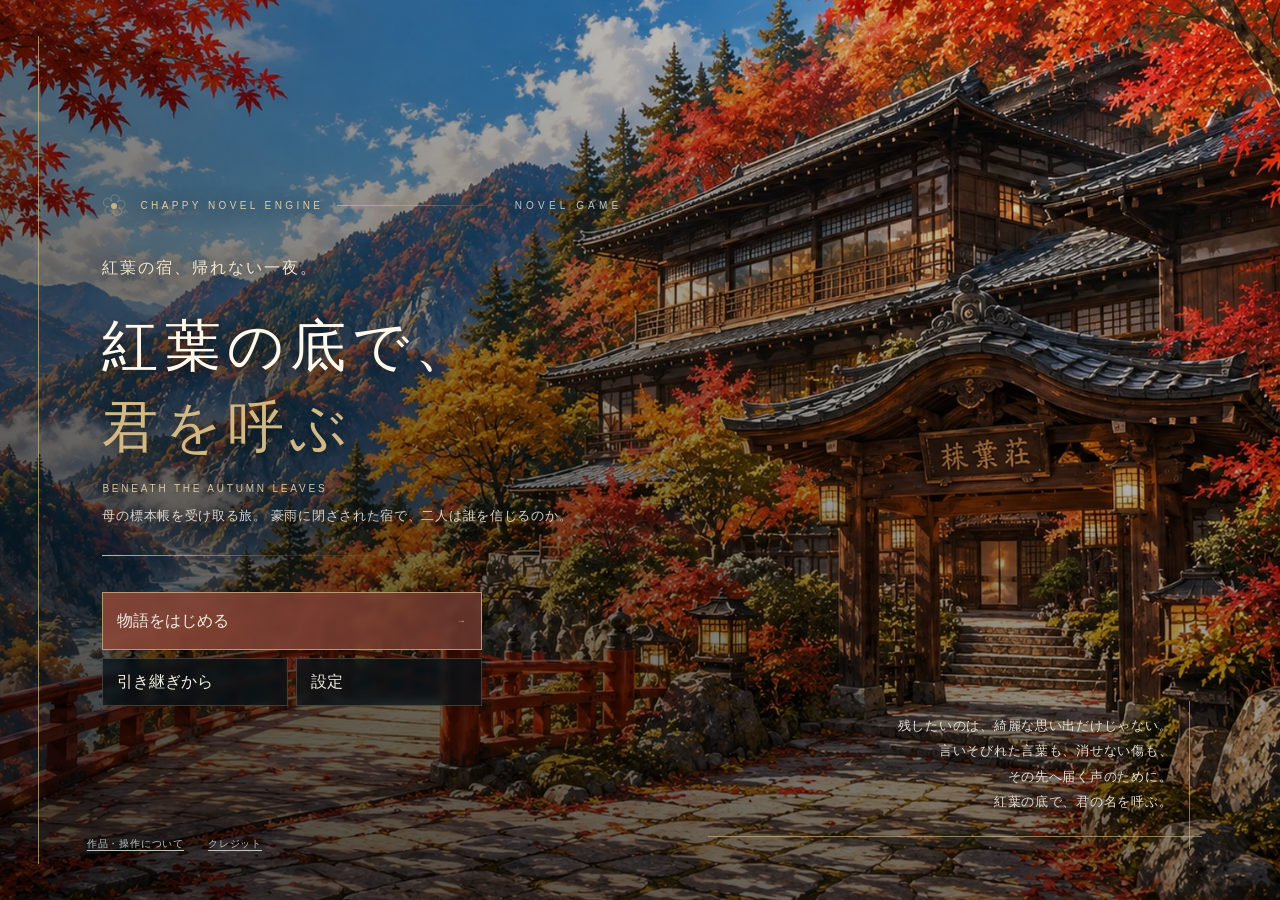
==== commit daa43ce3: "Test sakura clock Chappy mark" ====
--- a/engine/index.html
+++ b/engine/index.html
@@ -11,7 +11,7 @@
 <main id="app">
   <section id="fatal" hidden></section>
   <section id="title" hidden><div class="title-image" aria-hidden="true"></div>
-    <div class="title-copy"><div class="title-brand"><svg class="chappy-mark" viewBox="0 0 32 32" aria-hidden="true"><path d="M8.2 15.8c-3.4-1.8-4.6-5.5-2.8-8.1 1.3-1.9 3.8-2.4 6.1-1.4-.2-2.5 1.2-4.5 3.3-4.8 2.3-.3 4.4 1.5 4.8 4.2 2.2-1.3 4.7-.9 6.1.9 1.6 2.1.8 5.2-1.8 7.1 2.8.9 4.4 3.2 3.8 5.5-.7 2.5-3.6 3.8-6.7 2.9-.4 3-2.5 5.1-5 5.1-2.6 0-4.7-2.2-5-5.3-2.9 1.2-5.8.2-6.8-2.2-.8-1.9.1-3.9 2-5.1z"/><circle cx="16" cy="15.5" r="4.1"/></svg><p class="eyebrow">CHAPPY NOVEL ENGINE</p><span class="title-brand-line" aria-hidden="true"></span><p class="title-ornament">NOVEL GAME</p></div><p id="title-catch" hidden></p><div id="work-title"></div><p id="title-en" hidden></p><p id="title-lead" hidden></p><div class="title-rule" aria-hidden="true"></div></div><blockquote id="title-quote" hidden></blockquote>
+    <div class="title-copy"><div class="title-brand"><svg class="chappy-mark" viewBox="198 127 96 96" aria-hidden="true"><path d="M266.146,183.011c38.797,11.465,26.51-50.785-4.785-24.51c-1.541,1.295-2.043,1.016-0.678-0.635c25.672-30.996-38.6-42.023-24.368-2.543c0.334,0.926,0.014,1.045-0.517,0.16c-22.221-37.119-54.038,23.451-11.018,21.551c1.808-0.08,1.918,0.344,0.174,0.746c-40.99,9.488,11.184,56.52,17.734,17.27c0.306-1.828,0.551-1.553,0.616,0.41c1.252,36.951,55.334,5.959,22.626-11.701C263.967,182.697,264.003,182.376,266.146,183.011z"/><circle class="chappy-clock-face" cx="246" cy="175" r="12"/><g class="chappy-clock-hands"><line x1="246" y1="175" x2="246" y2="165.5"/><line x1="246" y1="175" x2="253.5" y2="175"/><circle cx="246" cy="175" r="1.6"/></g></svg><p class="eyebrow">CHAPPY NOVEL ENGINE</p><span class="title-brand-line" aria-hidden="true"></span><p class="title-ornament">NOVEL GAME</p></div><p id="title-catch" hidden></p><div id="work-title"></div><p id="title-en" hidden></p><p id="title-lead" hidden></p><div class="title-rule" aria-hidden="true"></div></div><blockquote id="title-quote" hidden></blockquote>
     <div class="title-actions">
       <button id="start" class="primary">物語をはじめる <span>→</span></button>
       <button id="continue" hidden>つづきから <span>CONTINUE</span></button>
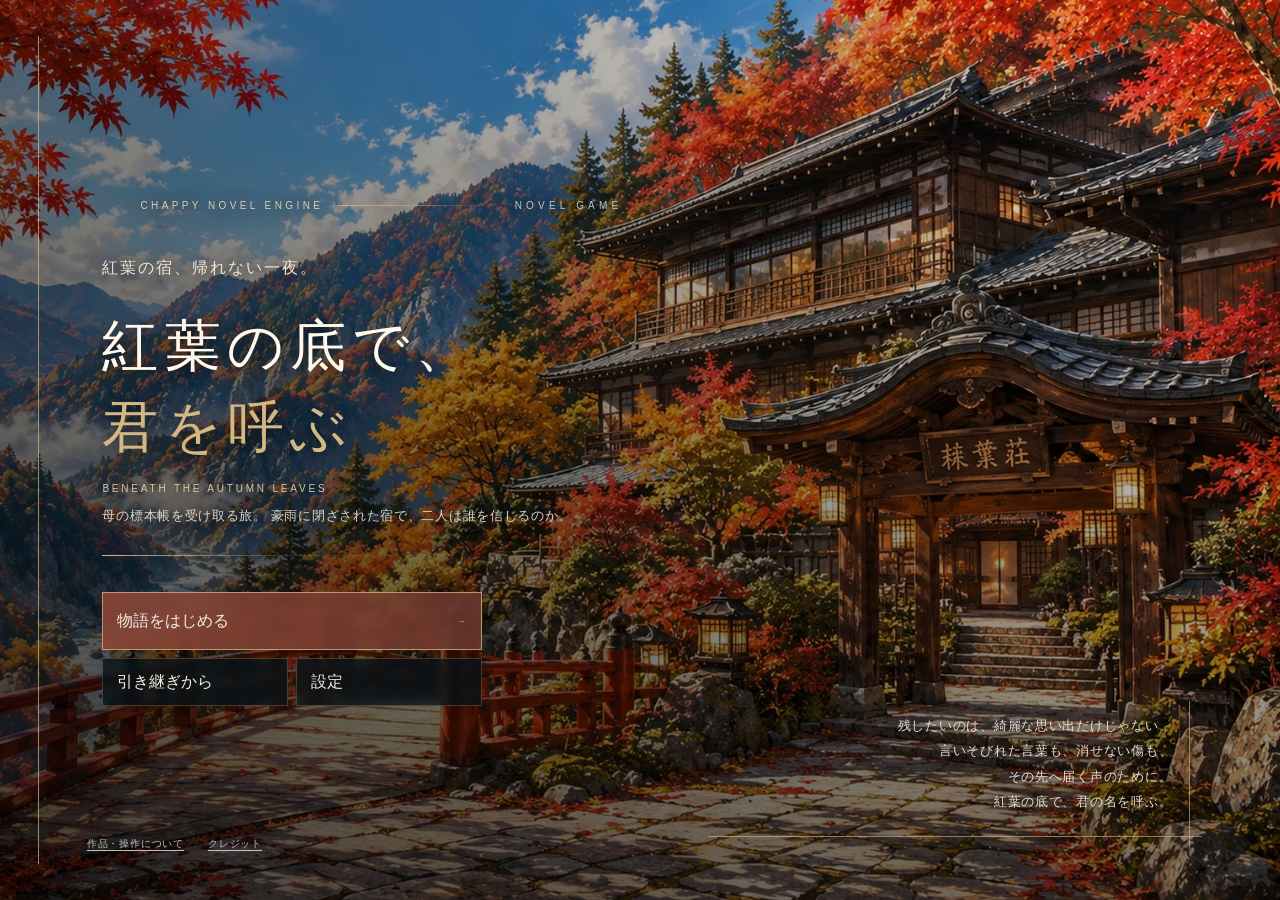
==== commit 29d72b04: "Load Chappy mark from icon.svg" ====
--- a/engine/index.html
+++ b/engine/index.html
@@ -11,7 +11,7 @@
 <main id="app">
   <section id="fatal" hidden></section>
   <section id="title" hidden><div class="title-image" aria-hidden="true"></div>
-    <div class="title-copy"><div class="title-brand"><svg class="chappy-mark" viewBox="198 127 96 96" aria-hidden="true"><path d="M266.146,183.011c38.797,11.465,26.51-50.785-4.785-24.51c-1.541,1.295-2.043,1.016-0.678-0.635c25.672-30.996-38.6-42.023-24.368-2.543c0.334,0.926,0.014,1.045-0.517,0.16c-22.221-37.119-54.038,23.451-11.018,21.551c1.808-0.08,1.918,0.344,0.174,0.746c-40.99,9.488,11.184,56.52,17.734,17.27c0.306-1.828,0.551-1.553,0.616,0.41c1.252,36.951,55.334,5.959,22.626-11.701C263.967,182.697,264.003,182.376,266.146,183.011z"/><circle class="chappy-clock-face" cx="246" cy="175" r="12"/><g class="chappy-clock-hands"><line x1="246" y1="175" x2="246" y2="165.5"/><line x1="246" y1="175" x2="253.5" y2="175"/><circle cx="246" cy="175" r="1.6"/></g></svg><p class="eyebrow">CHAPPY NOVEL ENGINE</p><span class="title-brand-line" aria-hidden="true"></span><p class="title-ornament">NOVEL GAME</p></div><p id="title-catch" hidden></p><div id="work-title"></div><p id="title-en" hidden></p><p id="title-lead" hidden></p><div class="title-rule" aria-hidden="true"></div></div><blockquote id="title-quote" hidden></blockquote>
+    <div class="title-copy"><div class="title-brand"><span class="chappy-mark" data-inline-svg="./icon.svg" aria-hidden="true"></span><p class="eyebrow">CHAPPY NOVEL ENGINE</p><span class="title-brand-line" aria-hidden="true"></span><p class="title-ornament">NOVEL GAME</p></div><p id="title-catch" hidden></p><div id="work-title"></div><p id="title-en" hidden></p><p id="title-lead" hidden></p><div class="title-rule" aria-hidden="true"></div></div><blockquote id="title-quote" hidden></blockquote>
     <div class="title-actions">
       <button id="start" class="primary">物語をはじめる <span>→</span></button>
       <button id="continue" hidden>つづきから <span>CONTINUE</span></button>
--- a/engine/css/main.css
+++ b/engine/css/main.css
@@ -1262,17 +1262,18 @@
   flex: 0 0 24px;
   width: 24px;
   height: 24px;
-  fill: none;
+  fill: var(--gold);
+}
+
+.chappy-mark .chappy-clock-face {
+  fill: #fff;
+}
+
+.chappy-mark .chappy-clock-hands {
+  fill: var(--gold);
   stroke: var(--gold);
-  stroke-width: 1.35;
+  stroke-width: 2.4;
   stroke-linecap: round;
-  stroke-linejoin: round;
-}
-
-.chappy-mark circle {
-  fill: var(--gold);
-  stroke: none;
-  opacity: .9;
 }
 
 .title-brand-line {
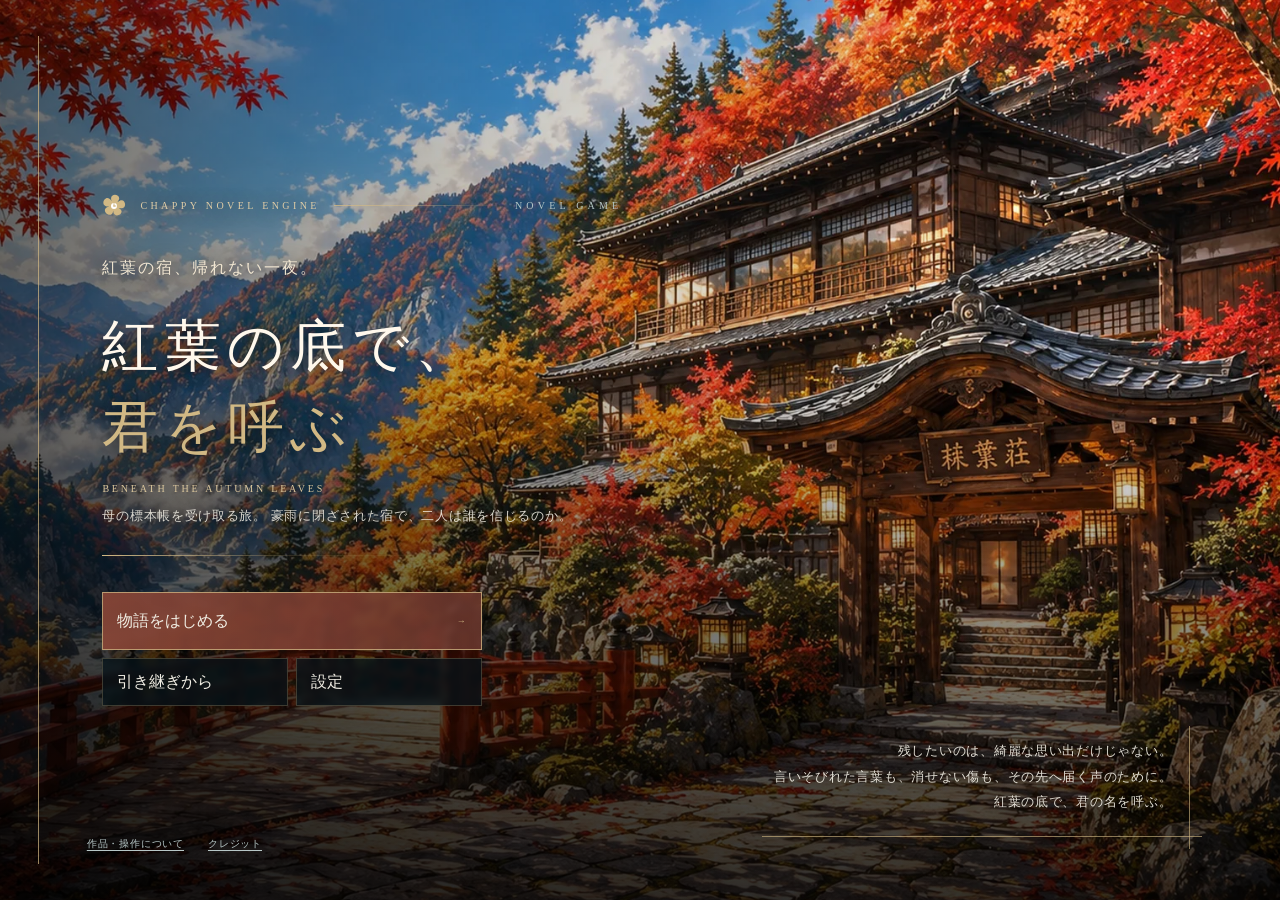
==== commit 3466c1eb: "Adjust Title layout, and Title.txt" ====
--- a/engine/index.html
+++ b/engine/index.html
@@ -11,7 +11,22 @@
 <main id="app">
   <section id="fatal" hidden></section>
   <section id="title" hidden><div class="title-image" aria-hidden="true"></div>
-    <div class="title-copy"><div class="title-brand"><span class="chappy-mark" data-inline-svg="./icon.svg" aria-hidden="true"></span><p class="eyebrow">CHAPPY NOVEL ENGINE</p><span class="title-brand-line" aria-hidden="true"></span><p class="title-ornament">NOVEL GAME</p></div><p id="title-catch" hidden></p><div id="work-title"></div><p id="title-en" hidden></p><p id="title-lead" hidden></p><div class="title-rule" aria-hidden="true"></div></div><blockquote id="title-quote" hidden></blockquote>
+    <div class="title-copy">
+      <div class="title-brand-box">
+        <div class="title-brand">
+          <span class="chappy-mark" data-inline-svg="./icon.svg" aria-hidden="true"></span>
+          <p class="eyebrow">CHAPPY NOVEL ENGINE</p>
+          <span class="title-brand-line" aria-hidden="true"></span>
+          <p class="title-ornament">NOVEL GAME</p>
+        </div>
+      </div>
+      <p id="title-catch" hidden></p>
+      <div id="work-title"></div>
+      <p id="title-en" hidden></p>
+      <p id="title-lead" hidden></p>
+      <div class="title-rule" aria-hidden="true"></div>
+    </div>
+    <blockquote id="title-quote" hidden></blockquote>
     <div class="title-actions">
       <button id="start" class="primary">物語をはじめる <span>→</span></button>
       <button id="continue" hidden>つづきから <span>CONTINUE</span></button>
--- a/engine/css/main.css
+++ b/engine/css/main.css
@@ -10,7 +10,7 @@
   --text-scale: 1;
   --serif: "Yu Mincho", "Hiragino Mincho ProN", "Noto Serif JP", Georgia, serif;
   --sans: "Yu Gothic", "Hiragino Kaku Gothic ProN", sans-serif;
-  font-family: var(--sans);
+  font-family: var(--serif);
   color: var(--ink);
   background: #0c1b24
 }
@@ -150,7 +150,7 @@
 }
 
 #chapter-title {
-  font: 16px var(--serif);
+  font-size: 16px;
   letter-spacing: .14em;
   margin: 5px 0
 }
@@ -181,7 +181,7 @@
 }
 
 #speaker {
-  font: 18px var(--serif);
+  font-size: 18px;
   letter-spacing: .16em;
   color: var(--speaker-color)
 }
@@ -200,7 +200,8 @@
 }
 
 #text {
-  font: calc(21px * var(--text-scale))/2 var(--serif);
+  font-size: calc(21px * var(--text-scale));
+  line-height: 2;
   letter-spacing: .055em;
   white-space: pre-wrap;
   overflow-wrap: anywhere;
@@ -248,7 +249,8 @@
   position: absolute;
   z-index: 6;
   left: 50%;
-  bottom: 306px; /* JS replaces this with reading-area top + 80px when choices open. */
+  bottom: 306px;
+  /* JS replaces this with reading-area top + 80px when choices open. */
   transform: translateX(-50%);
   width: min(90vw, 50rem);
   display: grid;
@@ -264,11 +266,12 @@
   min-height: 48px;
   padding: 11px 18px 11px 52px;
   text-align: left;
-  font: 16px/1.6 var(--serif);
-  background: linear-gradient(90deg,#102630f7,#0b2027e8);
+  font-size: 16px;
+  line-height: 1.6;
+  background: linear-gradient(90deg, #102630f7, #0b2027e8);
   border-color: #cbb48280;
   border-left: 3px solid var(--gold);
-  transition: transform .14s ease,background .14s ease,border-color .14s ease
+  transition: transform .14s ease, background .14s ease, border-color .14s ease
 }
 
 #choices button::before {
@@ -286,8 +289,15 @@
 }
 
 @keyframes choice-in {
-  from { opacity: 0; transform: translate(-50%,8px) }
-  to { opacity: 1; transform: translate(-50%,0) }
+  from {
+    opacity: 0;
+    transform: translate(-50%, 8px)
+  }
+
+  to {
+    opacity: 1;
+    transform: translate(-50%, 0)
+  }
 }
 
 .overlay {
@@ -324,7 +334,7 @@
 }
 
 .panel-header h2 {
-  font: 24px var(--serif);
+  font-size: 24px;
   letter-spacing: .14em;
   margin: 0
 }
@@ -400,7 +410,6 @@
 }
 
 .slot-name {
-  font-family: var(--serif);
   color: var(--gold)
 }
 
@@ -460,7 +469,8 @@
 }
 
 #text-size-preview {
-  font: calc(21px * var(--text-scale))/1.8 var(--serif);
+  font-size: calc(21px * var(--text-scale));
+  line-height: 1.8;
   padding: 18px;
   background: #071b2480
 }
@@ -480,7 +490,7 @@
 }
 
 .record-card h3 {
-  font: 17px var(--serif);
+  font-size: 17px;
   color: #e5d1a9
 }
 
@@ -938,79 +948,228 @@
 
 
 /* Engine v1.1 presentation */
-#location-display{margin:2px 0 0;font-size:12px;opacity:.78;text-align:center}
-#overlay-scrim{position:absolute;inset:0;background:rgba(0,0,0,.3);z-index:24;pointer-events:none;opacity:1;transition:opacity var(--overlay-ms,250ms) ease}
-#overlay-scrim[data-visible="false"]{opacity:0}
-#image-overlay{position:absolute;inset:64px 4vw 220px;z-index:25;display:flex;align-items:center;justify-content:center;pointer-events:none;opacity:1;transition:opacity var(--overlay-ms,250ms) ease}
-#image-overlay[data-visible="false"]{opacity:0}
-#image-overlay[hidden],#overlay-scrim[hidden]{display:none}
-#image-overlay[data-position="left"]{justify-content:flex-start}
-#image-overlay[data-position="right"]{justify-content:flex-end}
-#image-overlay-img{max-height:100%;max-width:100%;object-fit:contain}
-#image-overlay[data-size="small"] #image-overlay-img{max-width:36%;max-height:50%}
-#image-overlay[data-size="medium"] #image-overlay-img{max-width:58%;max-height:72%}
-#image-overlay[data-size="large"] #image-overlay-img{max-width:82%;max-height:92%}
-#chapter-presentation{position:absolute;inset:0;z-index:35;display:grid;place-items:center;pointer-events:none;opacity:0;transition:opacity var(--chapter-fade-ms,450ms) ease}
-#chapter-presentation[hidden]{display:none}
-#chapter-presentation[data-visible="true"]{opacity:1}
-.chapter-presentation-band{width:100%;padding:24px 8vw;text-align:center;background:rgba(10,12,16,.72);backdrop-filter:blur(3px)}
-#chapter-presentation-number{margin:0 0 6px;font-size:13px;letter-spacing:.24em}
-#chapter-presentation-title{margin:0;font-size:clamp(24px,4vw,42px);font-weight:500}
-#toast-layer{position:absolute;right:18px;top:76px;z-index:80;display:grid;gap:8px;pointer-events:none}
-.engine-toast{max-width:min(360px,80vw);padding:10px 16px;border:1px solid #ffffff33;border-radius:8px;background:#111d;color:#fff;box-shadow:0 8px 28px #0008;animation:toast-in .18s ease}
-@keyframes toast-in{from{transform:translateX(24px);opacity:0}to{transform:none;opacity:1}}
-.character-book-card{display:grid;grid-template-columns:minmax(120px,28%) 1fr;gap:22px;padding:18px 0;border-bottom:1px solid #ffffff22}
-.character-book-card img{width:100%;max-height:300px;object-fit:contain;align-self:end}
-.character-book-card h3{margin:0 0 10px}.character-book-card p{margin:0;white-space:pre-wrap;line-height:1.8}
-#reading-area[hidden]{display:none}
+#location-display {
+  margin: 2px 0 0;
+  font-size: 12px;
+  opacity: .78;
+  text-align: center
+}
+
+#overlay-scrim {
+  position: absolute;
+  inset: 0;
+  background: rgba(0, 0, 0, .3);
+  z-index: 24;
+  pointer-events: none;
+  opacity: 1;
+  transition: opacity var(--overlay-ms, 250ms) ease
+}
+
+#overlay-scrim[data-visible="false"] {
+  opacity: 0
+}
+
+#image-overlay {
+  position: absolute;
+  inset: 64px 4vw 220px;
+  z-index: 25;
+  display: flex;
+  align-items: center;
+  justify-content: center;
+  pointer-events: none;
+  opacity: 1;
+  transition: opacity var(--overlay-ms, 250ms) ease
+}
+
+#image-overlay[data-visible="false"] {
+  opacity: 0
+}
+
+#image-overlay[hidden],
+#overlay-scrim[hidden] {
+  display: none
+}
+
+#image-overlay[data-position="left"] {
+  justify-content: flex-start
+}
+
+#image-overlay[data-position="right"] {
+  justify-content: flex-end
+}
+
+#image-overlay-img {
+  max-height: 100%;
+  max-width: 100%;
+  object-fit: contain
+}
+
+#image-overlay[data-size="small"] #image-overlay-img {
+  max-width: 36%;
+  max-height: 50%
+}
+
+#image-overlay[data-size="medium"] #image-overlay-img {
+  max-width: 58%;
+  max-height: 72%
+}
+
+#image-overlay[data-size="large"] #image-overlay-img {
+  max-width: 82%;
+  max-height: 92%
+}
+
+#chapter-presentation {
+  position: absolute;
+  inset: 0;
+  z-index: 35;
+  display: grid;
+  place-items: center;
+  pointer-events: none;
+  opacity: 0;
+  transition: opacity var(--chapter-fade-ms, 450ms) ease
+}
+
+#chapter-presentation[hidden] {
+  display: none
+}
+
+#chapter-presentation[data-visible="true"] {
+  opacity: 1
+}
+
+.chapter-presentation-band {
+  width: 100%;
+  padding: 24px 8vw;
+  text-align: center;
+  background: rgba(10, 12, 16, .72);
+  backdrop-filter: blur(3px);
+  transform: translateY(-100px);
+}
+
+#chapter-presentation-number {
+  margin: 0 0 6px;
+  font-size: 13px;
+  letter-spacing: .24em
+}
+
+#chapter-presentation-title {
+  margin: 0;
+  font-size: clamp(24px, 4vw, 42px);
+  font-weight: 500
+}
+
+#toast-layer {
+  position: absolute;
+  right: 18px;
+  top: 76px;
+  z-index: 80;
+  display: grid;
+  gap: 8px;
+  pointer-events: none
+}
+
+.engine-toast {
+  max-width: min(360px, 80vw);
+  padding: 10px 16px;
+  border: 1px solid #ffffff33;
+  border-radius: 8px;
+  background: #111d;
+  color: #fff;
+  box-shadow: 0 8px 28px #0008;
+  animation: toast-in .18s ease
+}
+
+@keyframes toast-in {
+  from {
+    transform: translateX(24px);
+    opacity: 0
+  }
+
+  to {
+    transform: none;
+    opacity: 1
+  }
+}
+
+.character-book-card {
+  display: grid;
+  grid-template-columns: minmax(120px, 28%) 1fr;
+  gap: 22px;
+  padding: 18px 0;
+  border-bottom: 1px solid #ffffff22
+}
+
+.character-book-card img {
+  width: 100%;
+  max-height: 300px;
+  object-fit: contain;
+  align-self: end
+}
+
+.character-book-card h3 {
+  margin: 0 0 10px
+}
+
+.character-book-card p {
+  margin: 0;
+  white-space: pre-wrap;
+  line-height: 1.8
+}
+
+#reading-area[hidden] {
+  display: none
+}
+
 /* Mobile layout */
 @media(max-width:900px) {
-/* 1人表示 */
-  #characters[data-visible-count="1"] > [data-position="left"] {
+
+  /* 1人表示 */
+  #characters[data-visible-count="1"]>[data-position="left"] {
     left: 8%;
   }
 
-  #characters[data-visible-count="1"] > [data-position="right"] {
+  #characters[data-visible-count="1"]>[data-position="right"] {
     right: 8%;
   }
 
-  #characters[data-visible-count="1"] > img[data-crop="bust"]:not([hidden]) {
+  #characters[data-visible-count="1"]>img[data-crop="bust"]:not([hidden]) {
     bottom: 15dvh;
     max-height: 90dvh;
   }
 
 
   /* 2人表示 */
-  #characters[data-visible-count="2"] > [data-position="left"] {
+  #characters[data-visible-count="2"]>[data-position="left"] {
     left: 3%;
   }
 
-  #characters[data-visible-count="2"] > [data-position="right"] {
+  #characters[data-visible-count="2"]>[data-position="right"] {
     right: 3%;
   }
 
-  #characters[data-visible-count="2"] > img[data-crop="bust"]:not([hidden]) {
+  #characters[data-visible-count="2"]>img[data-crop="bust"]:not([hidden]) {
     bottom: 20dvh;
     max-height: 75dvh;
   }
 
 
   /* 3人表示 */
-  #characters[data-visible-count="3"] > [data-position="left"] {
+  #characters[data-visible-count="3"]>[data-position="left"] {
     left: 1%;
   }
 
-  #characters[data-visible-count="3"] > [data-position="right"] {
+  #characters[data-visible-count="3"]>[data-position="right"] {
     right: 1%;
   }
 
-  #characters[data-visible-count="3"] > img[data-crop="bust"]:not([hidden]) {
+  #characters[data-visible-count="3"]>img[data-crop="bust"]:not([hidden]) {
     bottom: 25dvh;
     max-height: 60dvh;
   }
 
 
-  #characters > img:not([hidden]) {
+  #characters>img:not([hidden]) {
     transform-origin: bottom center
   }
 
@@ -1105,76 +1264,407 @@
   }
 
   /* Engine v1.1 presentation */
-  #image-overlay{inset:58px 12px 215px}
-  #image-overlay[data-size="small"] #image-overlay-img{max-width:48%}
-  #image-overlay[data-size="medium"] #image-overlay-img{max-width:72%}
-  #image-overlay[data-size="large"] #image-overlay-img{max-width:94%}
-  .character-book-card{grid-template-columns:34% 1fr;gap:12px}
-  #toast-layer{right:10px;top:62px}
+  #image-overlay {
+    inset: 58px 12px 215px
+  }
+
+  #image-overlay[data-size="small"] #image-overlay-img {
+    max-width: 48%
+  }
+
+  #image-overlay[data-size="medium"] #image-overlay-img {
+    max-width: 72%
+  }
+
+  #image-overlay[data-size="large"] #image-overlay-img {
+    max-width: 94%
+  }
+
+  .character-book-card {
+    grid-template-columns: 34% 1fr;
+    gap: 12px
+  }
+
+  #toast-layer {
+    right: 10px;
+    top: 62px
+  }
 }
 
 
 /* v1.1 character book: desktop index + portrait + detail, mobile portrait overlay */
-.character-book-overlay{z-index:90;padding:76px clamp(10px,2vw,28px) clamp(10px,2vw,28px);background:rgba(3,8,12,.46);backdrop-filter:blur(1px)}
-#game.character-book-open #game-top{z-index:95}
-.character-book-shell{position:relative;width:min(96vw,1500px);height:min(calc(100dvh - 104px),900px);border:1px solid #ffffff55;background:linear-gradient(180deg,rgba(4,12,17,.16),rgba(2,7,10,.92));box-shadow:0 18px 70px #000a;overflow:hidden}
-.character-book-header{position:absolute;z-index:6;top:0;left:0;right:0;display:flex;align-items:center;justify-content:space-between;padding:18px 24px;pointer-events:none}
-.character-book-header>div{padding:8px 14px;background:rgba(4,14,20,.72);backdrop-filter:blur(5px)}
-.character-book-header .eyebrow{margin:0 0 2px}.character-book-header h2{margin:0;font:24px var(--serif);letter-spacing:.14em}
-.character-book-close{pointer-events:auto;background:rgba(4,14,20,.72);border:1px solid #ffffff38;width:46px;height:46px}
-.character-book-stage{position:absolute;inset:0;display:grid;grid-template-columns:minmax(170px,18%) minmax(280px,34%) 1fr;min-height:0}
-.character-book-stage::after{content:"";position:absolute;z-index:1;inset:auto 0 0;height:42%;background:linear-gradient(180deg,transparent,rgba(0,0,0,.78) 52%,#000 100%);pointer-events:none}
-.character-book-nav{position:relative;z-index:4;margin:96px 0 28px 18px;padding:10px 0;border:1px solid #ffffff55;background:rgba(4,12,17,.48);overflow-y:auto;scrollbar-width:thin}
-.character-book-nav button{display:block;width:100%;padding:11px 18px;border:0;border-left:3px solid transparent;background:transparent;text-align:left;font:clamp(15px,1.25vw,20px) var(--serif);color:var(--ink)}
-.character-book-nav button:hover,.character-book-nav button.active{border-left-color:var(--gold);background:linear-gradient(90deg,#ffffff18,transparent);color:#fff}
-.character-book-portrait-wrap{position:relative;z-index:2;min-width:0;min-height:0;display:flex;align-items:flex-end;justify-content:center;padding:92px 10px 0}
-#character-book-portrait{display:block;max-width:100%;height:100%;max-height:100%;object-fit:contain;object-position:center bottom;filter:drop-shadow(0 12px 20px #0008)}
-.character-book-detail{position:relative;z-index:3;align-self:start;margin:118px clamp(28px,5vw,82px) 40px 18px;padding:24px 28px;background:linear-gradient(90deg,rgba(2,9,13,.66),rgba(2,9,13,.16));border-left:1px solid #ffffff44;max-width:720px}
-.character-book-detail h3{margin:0 0 14px;font:clamp(24px,2.2vw,36px) var(--serif);letter-spacing:.1em}
-#character-book-text{margin:0;white-space:pre-wrap;font:clamp(15px,1.2vw,19px)/1.9 var(--serif)}
-.character-book-count{margin:0 0 8px;color:var(--muted);font-size:12px;letter-spacing:.18em}
-.character-book-arrow{display:none;position:absolute;z-index:7;top:50%;transform:translateY(-50%);width:44px;height:72px;border:0;background:rgba(0,0,0,.28);font-size:38px}
-.character-book-prev{left:4px}.character-book-next{right:4px}
+.character-book-overlay {
+  z-index: 90;
+  padding: 76px clamp(10px, 2vw, 28px) clamp(10px, 2vw, 28px);
+  background: rgba(3, 8, 12, .46);
+  backdrop-filter: blur(1px)
+}
+
+#game.character-book-open #game-top {
+  z-index: 95
+}
+
+.character-book-shell {
+  position: relative;
+  width: min(96vw, 1500px);
+  height: min(calc(100dvh - 104px), 900px);
+  border: 1px solid #ffffff55;
+  background: linear-gradient(180deg, rgba(4, 12, 17, .16), rgba(2, 7, 10, .92));
+  box-shadow: 0 18px 70px #000a;
+  overflow: hidden
+}
+
+.character-book-header {
+  position: absolute;
+  z-index: 6;
+  top: 0;
+  left: 0;
+  right: 0;
+  display: flex;
+  align-items: center;
+  justify-content: space-between;
+  padding: 18px 24px;
+  pointer-events: none
+}
+
+.character-book-header>div {
+  padding: 8px 14px;
+  background: rgba(4, 14, 20, .72);
+  backdrop-filter: blur(5px)
+}
+
+.character-book-header .eyebrow {
+  margin: 0 0 2px
+}
+
+.character-book-header h2 {
+  margin: 0;
+  font-size: 24px;
+  letter-spacing: .14em
+}
+
+.character-book-close {
+  pointer-events: auto;
+  background: rgba(4, 14, 20, .72);
+  border: 1px solid #ffffff38;
+  width: 46px;
+  height: 46px
+}
+
+.character-book-stage {
+  position: absolute;
+  inset: 0;
+  display: grid;
+  grid-template-columns: minmax(170px, 18%) minmax(280px, 34%) 1fr;
+  min-height: 0
+}
+
+.character-book-stage::after {
+  content: "";
+  position: absolute;
+  z-index: 1;
+  inset: auto 0 0;
+  height: 42%;
+  background: linear-gradient(180deg, transparent, rgba(0, 0, 0, .78) 52%, #000 100%);
+  pointer-events: none
+}
+
+.character-book-nav {
+  position: relative;
+  z-index: 4;
+  margin: 96px 0 28px 18px;
+  padding: 10px 0;
+  border: 1px solid #ffffff55;
+  background: rgba(4, 12, 17, .48);
+  overflow-y: auto;
+  scrollbar-width: thin
+}
+
+.character-book-nav button {
+  display: block;
+  width: 100%;
+  padding: 11px 18px;
+  border: 0;
+  border-left: 3px solid transparent;
+  background: transparent;
+  text-align: left;
+  font-size: clamp(15px, 1.25vw, 20px);
+  color: var(--ink)
+}
+
+.character-book-nav button:hover,
+.character-book-nav button.active {
+  border-left-color: var(--gold);
+  background: linear-gradient(90deg, #ffffff18, transparent);
+  color: #fff
+}
+
+.character-book-portrait-wrap {
+  position: relative;
+  z-index: 2;
+  min-width: 0;
+  min-height: 0;
+  display: flex;
+  align-items: flex-end;
+  justify-content: center;
+  padding: 92px 10px 0
+}
+
+#character-book-portrait {
+  display: block;
+  max-width: 100%;
+  height: 100%;
+  max-height: 100%;
+  object-fit: contain;
+  object-position: center bottom;
+  filter: drop-shadow(0 12px 20px #0008)
+}
+
+.character-book-detail {
+  position: relative;
+  z-index: 3;
+  align-self: start;
+  margin: 118px clamp(28px, 5vw, 82px) 40px 18px;
+  padding: 24px 28px;
+  background: linear-gradient(90deg, rgba(2, 9, 13, .66), rgba(2, 9, 13, .16));
+  border-left: 1px solid #ffffff44;
+  max-width: 720px
+}
+
+.character-book-detail h3 {
+  margin: 0 0 14px;
+  font-size: clamp(24px, 2.2vw, 36px);
+  letter-spacing: .1em
+}
+
+#character-book-text {
+  margin: 0;
+  white-space: pre-wrap;
+  font-size: clamp(15px, 1.2vw, 19px);
+  line-height: 1.9
+}
+
+.character-book-count {
+  margin: 0 0 8px;
+  color: var(--muted);
+  font-size: 12px;
+  letter-spacing: .18em
+}
+
+.character-book-arrow {
+  display: none;
+  position: absolute;
+  z-index: 7;
+  top: 50%;
+  transform: translateY(-50%);
+  width: 44px;
+  height: 72px;
+  border: 0;
+  background: rgba(0, 0, 0, .28);
+  font-size: 38px
+}
+
+.character-book-prev {
+  left: 4px
+}
+
+.character-book-next {
+  right: 4px
+}
 
 
 
 #game.character-book-open #reading-area,
-#game.character-book-open #choices{visibility:hidden;pointer-events:none}
-
-
-
-
-
-.info-panel{max-height:min(88svh,52rem);display:flex;flex-direction:column}
-.info-document{overflow:auto;padding-right:.5rem;color:var(--info-text,var(--ink));font-size:14px;line-height:1.9}
-.info-document h1,.info-document h2,.info-document h3{color:var(--info-accent,var(--gold));font-family:var(--serif);font-weight:400;letter-spacing:.08em}
-.info-document h1{font-size:1.65rem}.info-document h2{font-size:1.25rem;margin-top:1.8rem}.info-document h3{font-size:1.05rem;margin-top:1.4rem}
-.info-document p{margin:.7rem 0}.info-document ul,.info-document ol{padding-left:1.5rem}.info-document a{color:var(--info-link,var(--gold))}.info-document hr{border:0;border-top:1px solid #bca77338;margin:1.5rem 0}
+#game.character-book-open #choices {
+  visibility: hidden;
+  pointer-events: none
+}
+
+
+
+
+
+.info-panel {
+  max-height: min(88svh, 52rem);
+  display: flex;
+  flex-direction: column
+}
+
+.info-document {
+  overflow: auto;
+  padding-right: .5rem;
+  color: var(--info-text, var(--ink));
+  font-size: 14px;
+  line-height: 1.9
+}
+
+.info-document h1,
+.info-document h2,
+.info-document h3 {
+  color: var(--info-accent, var(--gold));
+  font-weight: 400;
+  letter-spacing: .08em
+}
+
+.info-document h1 {
+  font-size: 1.65rem
+}
+
+.info-document h2 {
+  font-size: 1.25rem;
+  margin-top: 1.8rem
+}
+
+.info-document h3 {
+  font-size: 1.05rem;
+  margin-top: 1.4rem
+}
+
+.info-document p {
+  margin: .7rem 0
+}
+
+.info-document ul,
+.info-document ol {
+  padding-left: 1.5rem
+}
+
+.info-document a {
+  color: var(--info-link, var(--gold))
+}
+
+.info-document hr {
+  border: 0;
+  border-top: 1px solid #bca77338;
+  margin: 1.5rem 0
+}
 
 @media(max-width:700px) {
-  .character-book-overlay{padding:0;background:#05090c}
-  #game.character-book-open #game-top{visibility:hidden}
-  .character-book-shell{width:100vw;height:100dvh;border:0;background:rgba(2,7,10,.42)}
-  .character-book-header{padding:10px 12px}
-  .character-book-header>div{padding:6px 10px;background:rgba(3,10,14,.6)}
-  .character-book-header .eyebrow{display:none}.character-book-header h2{font-size:18px}
-  .character-book-close{width:40px;height:40px}
-  .character-book-stage{display:block;touch-action:pan-y}
-  .character-book-stage::after{height:58%;background:linear-gradient(180deg,transparent 0%,rgba(0,0,0,.18) 16%,rgba(0,0,0,.82) 52%,#000 78%)}
-  .character-book-nav{display:none}
-  .character-book-portrait-wrap{position:absolute;z-index:1;inset:52px 0 0;padding:0 8px;align-items:flex-end}
-  #character-book-portrait{width:100%;height:100%;object-fit:contain;object-position:center bottom}
-  .character-book-detail{position:absolute;z-index:4;left:0;right:0;bottom:0;margin:0;padding:0 54px max(24px,env(safe-area-inset-bottom)) 26px;background:none;border:0;max-height:47%;overflow-y:auto;overscroll-behavior:contain}
-  .character-book-detail h3{font-size:clamp(23px,7vw,30px);margin:0 0 10px;text-shadow:0 2px 8px #000}
-  #character-book-text{font-size:clamp(14px,4vw,17px);line-height:1.75;text-shadow:0 1px 5px #000}
-  .character-book-count{font-size:11px}
-  .character-book-arrow{display:block}
-
-  #choices{width:92vw;gap:7px}
-  #choices button{min-height:44px;padding:9px 14px 9px 44px;font-size:14px}
-  #choices button::before{left:15px}
-
-  .info-panel{max-height:calc(100svh - 2rem)}.info-document{font-size:13px;line-height:1.8}
+  .character-book-overlay {
+    padding: 0;
+    background: #05090c
+  }
+
+  #game.character-book-open #game-top {
+    visibility: hidden
+  }
+
+  .character-book-shell {
+    width: 100vw;
+    height: 100dvh;
+    border: 0;
+    background: rgba(2, 7, 10, .42)
+  }
+
+  .character-book-header {
+    padding: 10px 12px
+  }
+
+  .character-book-header>div {
+    padding: 6px 10px;
+    background: rgba(3, 10, 14, .6)
+  }
+
+  .character-book-header .eyebrow {
+    display: none
+  }
+
+  .character-book-header h2 {
+    font-size: 18px
+  }
+
+  .character-book-close {
+    width: 40px;
+    height: 40px
+  }
+
+  .character-book-stage {
+    display: block;
+    touch-action: pan-y
+  }
+
+  .character-book-stage::after {
+    height: 58%;
+    background: linear-gradient(180deg, transparent 0%, rgba(0, 0, 0, .18) 16%, rgba(0, 0, 0, .82) 52%, #000 78%)
+  }
+
+  .character-book-nav {
+    display: none
+  }
+
+  .character-book-portrait-wrap {
+    position: absolute;
+    z-index: 1;
+    inset: 52px 0 0;
+    padding: 0 8px;
+    align-items: flex-end
+  }
+
+  #character-book-portrait {
+    width: 100%;
+    height: 100%;
+    object-fit: contain;
+    object-position: center bottom
+  }
+
+  .character-book-detail {
+    position: absolute;
+    z-index: 4;
+    left: 0;
+    right: 0;
+    bottom: 0;
+    margin: 0;
+    padding: 0 54px max(24px, env(safe-area-inset-bottom)) 26px;
+    background: none;
+    border: 0;
+    max-height: 47%;
+    overflow-y: auto;
+    overscroll-behavior: contain
+  }
+
+  .character-book-detail h3 {
+    font-size: clamp(23px, 7vw, 30px);
+    margin: 0 0 10px;
+    text-shadow: 0 2px 8px #000
+  }
+
+  #character-book-text {
+    font-size: clamp(14px, 4vw, 17px);
+    line-height: 1.75;
+    text-shadow: 0 1px 5px #000
+  }
+
+  .character-book-count {
+    font-size: 11px
+  }
+
+  .character-book-arrow {
+    display: block
+  }
+
+  #choices {
+    width: 92vw;
+    gap: 7px
+  }
+
+  #choices button {
+    min-height: 44px;
+    padding: 9px 14px 9px 44px;
+    font-size: 14px
+  }
+
+  #choices button::before {
+    left: 15px
+  }
+
+  .info-panel {
+    max-height: calc(100svh - 2rem)
+  }
+
+  .info-document {
+    font-size: 13px;
+    line-height: 1.8
+  }
 }
 
 /* ==========================================================================
@@ -1222,8 +1712,8 @@
   position: absolute;
   inset: 0;
   background:
-    linear-gradient(90deg, #00000080, #00000000 100%),
-    linear-gradient(0deg, #00000080, #00000000 100%);
+    linear-gradient(90deg, #00000099, #00000033 40%, #00000000 80%, #00000000 100%),
+    linear-gradient(0deg, #000000CC, #00000099 20%, #00000000 60%, #00000000 100%);
   pointer-events: none;
 }
 
@@ -1236,7 +1726,7 @@
   pointer-events: none;
 }
 
- .title-copy,
+.title-copy,
 .title-actions,
 .title-info-links,
 #title-quote {
@@ -1250,7 +1740,12 @@
   text-shadow: 0 2px 18px #000c;
 }
 
- .title-brand {
+#title[data-layout="right"] .title-brand-box {
+  display: flex;
+  justify-content: flex-end;
+}
+
+.title-brand {
   display: flex;
   align-items: center;
   width: min(520px, 80vw);
@@ -1262,18 +1757,17 @@
   flex: 0 0 24px;
   width: 24px;
   height: 24px;
-  fill: var(--gold);
+  color: var(--gold);
+}
+
+.chappy-mark-svg {
+  display: block;
+  width: 100%;
+  height: 100%;
 }
 
 .chappy-mark .chappy-clock-face {
   fill: #fff;
-}
-
-.chappy-mark .chappy-clock-hands {
-  fill: var(--gold);
-  stroke: var(--gold);
-  stroke-width: 2.4;
-  stroke-linecap: round;
 }
 
 .title-brand-line {
@@ -1291,7 +1785,7 @@
   letter-spacing: .34em;
 }
 
- .title-ornament {
+.title-ornament {
   flex: 0 0 auto;
   margin: 0;
   color: var(--muted);
@@ -1303,11 +1797,13 @@
   margin: 0;
 }
 
-#work-title > h1,
+#work-title>h1,
 #work-title:not(:has(h1)) {
   margin: 0;
   color: #fff8ec;
-  font: 400 clamp(36px, 4.4vw, 66px)/1.45 var(--serif);
+  font-weight: 400;
+  font-size: clamp(36px, 4.4vw, 66px);
+  line-height: 1.45;
   letter-spacing: .11em;
   text-wrap: balance;
 }
@@ -1333,15 +1829,17 @@
 #title-catch {
   margin: 0 0 clamp(18px, 2.6vh, 30px);
   color: #f2e7d2;
-  font: 400 clamp(14px, 1.25vw, 17px)/1.8 var(--serif);
+  font-weight: 400;
+  font-size: clamp(14px, 1.25vw, 17px);
+  line-height: 1.8;
   letter-spacing: .12em;
 }
 
 #title-lead {
-  max-width: 34rem;
   margin: 10px 0 0;
   color: color-mix(in srgb, var(--ink), transparent 12%);
-  font: clamp(12px, 1vw, 14px)/1.9 var(--serif);
+  font-size: clamp(12px, 1vw, 14px);
+  line-height: 1.9;
   letter-spacing: .055em;
 }
 
@@ -1350,12 +1848,12 @@
   z-index: 1;
   right: var(--title-quote-right);
   bottom: var(--title-quote-bottom);
-  width: var(--title-quote-width);
   margin: 0;
   padding: 0 18px 22px 0;
   border: 0;
   color: color-mix(in srgb, var(--ink), transparent 8%);
-  font: clamp(12px, 1.05vw, 15px)/1.9 var(--serif);
+  font-size: clamp(12px, 1.05vw, 15px);
+  line-height: 1.9;
   letter-spacing: .055em;
   text-align: right;
   white-space: pre-line;
@@ -1487,8 +1985,8 @@
 
 #title[data-layout="right"][data-has-image="true"] .title-image::after {
   background:
-    linear-gradient(270deg, #00000080, #00000000 100%),
-    linear-gradient(0deg, #00000080, #00000000 100%);
+    linear-gradient(270deg, #00000099, #00000033 40%, #00000000 80%, #00000000 100%),
+    linear-gradient(0deg, #000000CC, #00000099 20%, #00000000 60%, #00000000 100%);
 }
 
 #title[data-layout="right"]::after {
@@ -1588,7 +2086,7 @@
     display: none;
   }
 
-  #work-title > h1,
+  #work-title>h1,
   #work-title:not(:has(h1)) {
     font-size: clamp(30px, 9vw, 46px);
     line-height: 1.5;
@@ -1624,5 +2122,4 @@
   #title[data-layout="right"] .title-info-links {
     right: 22px;
   }
-}
-
+}
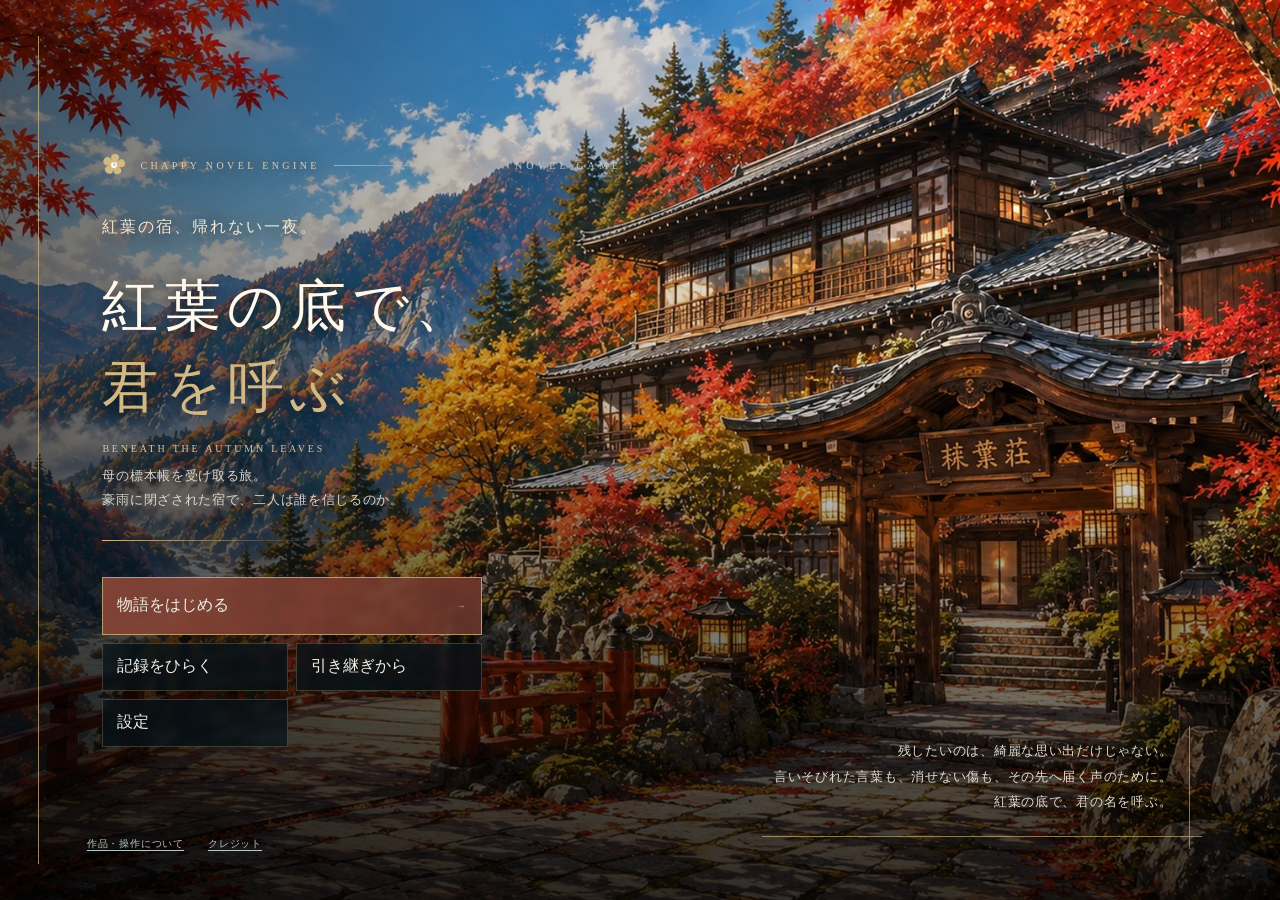
==== commit aa54a835: "Restore title screen load access" ====
--- a/engine/index.html
+++ b/engine/index.html
@@ -30,6 +30,7 @@
     <div class="title-actions">
       <button id="start" class="primary">物語をはじめる <span>→</span></button>
       <button id="continue" hidden>つづきから <span>CONTINUE</span></button>
+      <button id="title-load">記録をひらく</button>
       <button id="title-endings" hidden>結末の栞</button><button id="title-transfer">引き継ぎから</button><button id="settings-open">設定</button>
     </div>
     <nav class="title-info-links" aria-label="作品情報"><button id="title-about" hidden>作品・操作について</button><button id="title-credits" hidden>クレジット</button></nav>
--- a/engine/css/main.css
+++ b/engine/css/main.css
@@ -1808,12 +1808,6 @@
   text-wrap: balance;
 }
 
-#work-title h1 {
-  margin: 0;
-  font: inherit;
-  letter-spacing: inherit;
-}
-
 #work-title span {
   color: var(--gold);
 }
@@ -1841,6 +1835,7 @@
   font-size: clamp(12px, 1vw, 14px);
   line-height: 1.9;
   letter-spacing: .055em;
+  white-space: pre-line;
 }
 
 #title-quote {
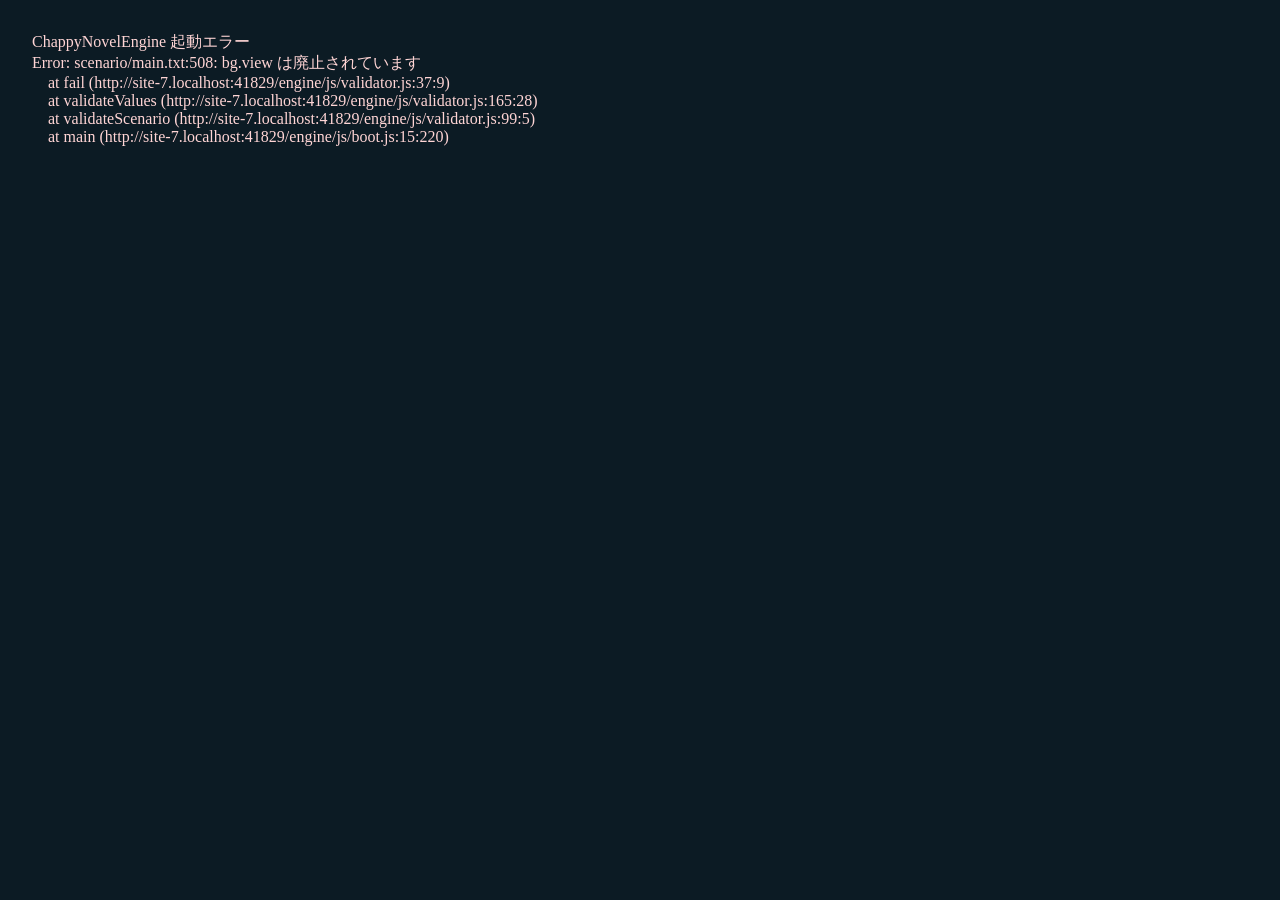
==== commit 436d02e5: "Add presentation defaults and @wait sync ISSUE-033: improve read and save data management" ====
--- a/engine/index.html
+++ b/engine/index.html
@@ -31,7 +31,7 @@
       <button id="start" class="primary">物語をはじめる <span>→</span></button>
       <button id="continue" hidden>つづきから <span>CONTINUE</span></button>
       <button id="title-load">記録をひらく</button>
-      <button id="title-endings" hidden>結末の栞</button><button id="title-transfer">引き継ぎから</button><button id="settings-open">設定</button>
+      <button id="title-endings" hidden>結末の栞</button><button id="title-transfer">引き継ぎから</button><button id="settings-open">設定</button><button id="title-data">データ管理</button>
     </div>
     <nav class="title-info-links" aria-label="作品情報"><button id="title-about" hidden>作品・操作について</button><button id="title-credits" hidden>クレジット</button></nav>
   </section>
@@ -46,18 +46,17 @@
   <section id="notice" class="overlay" hidden role="dialog" aria-modal="true"><div class="panel"><h2 id="notice-title"></h2><p id="notice-text"></p><button id="notice-close">閉じる</button></div></section>
   <section id="ending" class="overlay" hidden role="dialog" aria-modal="true"><div class="panel"><p class="eyebrow">ENDING</p><h2 id="ending-title"></h2><p id="ending-text"></p><button id="ending-title-button">タイトルへ戻る</button></div></section>
   <section id="menu" class="overlay" hidden role="dialog" aria-modal="true"><div class="panel panel-large"><header class="panel-header"><div><p class="eyebrow">CHAPPY NOVEL ENGINE</p><h2>メニュー</h2></div><button data-close="menu" class="close">×</button></header><div class="menu-list">
-    <button id="menu-save">セーブ</button><button id="menu-load">ロード</button><button id="menu-backlog">バックログ</button><button id="menu-characters">人物帳</button><button id="menu-records">ストーリーメモ</button><button id="menu-transfer">引き継ぎ</button><button id="menu-settings">設定</button><button id="menu-credits" hidden>クレジット</button><button id="menu-about">作品・操作について</button><button id="menu-title">タイトルへ戻る</button>
+    <button id="menu-save">セーブ</button><button id="menu-load">ロード</button><button id="menu-backlog">バックログ</button><button id="menu-characters">人物帳</button><button id="menu-transfer">引き継ぎ</button><button id="menu-settings">設定</button><button id="menu-credits" hidden>クレジット</button><button id="menu-about">作品・操作について</button><button id="menu-title">タイトルへ戻る</button>
   </div></div></section>
   <section id="credits" class="overlay" hidden role="dialog" aria-modal="true"><div class="panel panel-large info-panel"><header class="panel-header"><div><p class="eyebrow">CREDITS</p><h2>クレジット</h2></div><button data-close="credits" class="close">×</button></header><div id="credits-content" class="info-document credits-document"></div></div></section>
   <section id="about" class="overlay" hidden role="dialog" aria-modal="true"><div class="panel panel-large info-panel"><header class="panel-header"><div><p class="eyebrow">ABOUT</p><h2>作品・操作について</h2></div><button data-close="about" class="close">×</button></header><div id="about-content" class="info-document about-document"></div></div></section>
-  <section id="records" class="overlay" hidden role="dialog" aria-modal="true"><div class="panel panel-large"><header class="panel-header"><div><p class="eyebrow">STORY MEMO</p><h2>ストーリーメモ</h2></div><button data-close="records" class="close">×</button></header><p class="panel-note">解放済み <span id="records-count">0</span>件</p><div id="records-list"></div></div></section>
   <section id="character-book" class="overlay character-book-overlay" hidden role="dialog" aria-modal="true" aria-label="人物帳" tabindex="-1">
   <div class="character-book-shell">
-    <header class="character-book-header"><div><p class="eyebrow">CHARACTERS</p><h2>人物帳</h2></div><button data-close="character-book" class="close character-book-close" aria-label="人物帳を閉じる">×</button></header>
+    <header class="character-book-header"><div><p class="eyebrow">CHARACTERS</p><h2>人物帳</h2><p id="character-book-count" class="character-book-count"></p></div><button data-close="character-book" class="close character-book-close" aria-label="人物帳を閉じる">×</button></header>
     <div class="character-book-stage">
       <nav id="character-book-nav" class="character-book-nav" aria-label="人物一覧"></nav>
       <div id="character-book-portrait-wrap" class="character-book-portrait-wrap"><img id="character-book-portrait" alt=""></div>
-      <article class="character-book-detail"><p id="character-book-count" class="character-book-count"></p><h3 id="character-book-name"></h3><p id="character-book-text"></p></article>
+      <article class="character-book-detail"><p id="character-book-ruby" class="character-book-ruby"></p><h3 id="character-book-name"></h3><p id="character-book-text"></p></article>
       <button id="character-book-prev" class="character-book-arrow character-book-prev" aria-label="前の人物">‹</button>
       <button id="character-book-next" class="character-book-arrow character-book-next" aria-label="次の人物">›</button>
     </div>
@@ -74,6 +73,8 @@
     <p class="section-label">別の端末から受け取る</p><label class="stacked-label">読み込む引き継ぎコード<textarea id="transfer-import-code" rows="8" spellcheck="false" placeholder="CNE1 で始まるコードを全文貼り付け"></textarea></label>
     <div class="transfer-actions"><label class="file-button">引き継ぎファイル<input id="transfer-file" type="file" accept=".txt,text/plain" hidden></label><label class="file-button">QR画像<input id="transfer-qr-file" type="file" accept="image/*" hidden></label><button id="transfer-import" class="primary-action">コードを確かめる</button></div><p id="transfer-error" class="panel-note" role="alert"></p>
   </div></section>
+  <section id="data-management" class="overlay" hidden role="dialog" aria-modal="true"><div class="panel"><header class="panel-header"><div><p class="eyebrow">DATA MANAGEMENT</p><h2>データ管理</h2></div><button data-close="data-management" class="close">×</button></header><div class="data-management-list"><div><h3>既読状態</h3><p class="panel-note">既読スキップに使用する既読状態をすべて未読に戻します。</p><button id="data-reset-read">既読状態を初期化</button></div><div><h3>進行データ</h3><p class="panel-note">セーブデータ・既読状態・エンディング等の進行情報を削除します。音量や文字サイズなどの設定は残ります。</p><button id="data-delete-all" class="danger-action">進行データをすべて削除</button></div></div></div></section>
+  <section id="confirm-dialog" class="overlay" hidden role="dialog" aria-modal="true"><div class="panel"><header class="panel-header"><h2 id="confirm-title">確認</h2><button data-close="confirm-dialog" class="close">×</button></header><p id="confirm-text"></p><div class="dialog-actions"><button id="confirm-cancel">キャンセル</button><button id="confirm-ok" class="primary-action">実行</button></div></div></section>
   <section id="title-confirm" class="overlay" hidden role="dialog" aria-modal="true"><div class="panel"><header class="panel-header"><h2>タイトルへ戻る</h2><button data-close="title-confirm" class="close">×</button></header><p>現在位置を自動保存して、タイトルへ戻ります。</p><div class="dialog-actions"><button id="title-cancel">やめる</button><button id="title-save-return" class="primary-action">保存してタイトルに戻る</button></div><button id="title-without-save" class="weak-action">保存せずタイトルに戻る</button></div></section>
   <section id="settings" class="overlay" hidden><div class="panel panel-large"><header class="panel-header"><div><p class="eyebrow">CHAPPY NOVEL ENGINE</p><h2>設定</h2></div><button data-close="settings" class="close">×</button></header>
     <p id="text-size-preview">サンプルテキスト</p>
--- a/engine/css/main.css
+++ b/engine/css/main.css
@@ -127,8 +127,8 @@
   display: grid;
   grid-template-columns: 1fr auto 1fr;
   align-items: start;
-  padding: 20px 3vw;
-  background: linear-gradient(#061621b8, transparent)
+  padding: 20px 3vw 60px 3vw;
+  background: linear-gradient(#000000CC, #00000000 100%);
 }
 
 #menu-open {
@@ -396,14 +396,62 @@
   overflow: auto
 }
 
+.slot-row {
+  display: grid;
+  grid-template-columns: minmax(0, 1fr) 42px;
+  gap: 6px;
+  align-items: stretch
+}
+
+.slot-row[data-slot-kind="system"] {
+  grid-template-columns: 1fr
+}
+
 .slot-button {
+  width: 100%;
   display: grid;
-  grid-template-columns: 9rem 1fr auto;
+  grid-template-columns: 7rem minmax(0, 1fr);
   gap: 12px;
   align-items: center;
   text-align: left
 }
 
+.slot-main {
+  min-width: 0;
+  display: grid;
+  gap: 3px
+}
+
+.slot-location {
+  font-weight: 400;
+  color: var(--ink)
+}
+
+.slot-preview {
+  min-width: 0;
+  overflow: hidden;
+  color: var(--muted);
+  font-size: 12px;
+  text-overflow: ellipsis;
+  white-space: nowrap
+}
+
+.slot-delete {
+  width: 42px;
+  min-width: 42px;
+  padding: 0;
+  font-size: 18px;
+  color: var(--muted);
+  background: transparent
+}
+
+.slot-delete:hover,
+.slot-delete:focus-visible {
+  color: #ffd5d5;
+  border-color: #d88;
+  background: #6b2f2f55
+}
+
 .slot-button[disabled] {
   opacity: .45;
   cursor: not-allowed
@@ -415,7 +463,28 @@
 
 .slot-date {
   font-size: 11px;
-  color: var(--muted)
+  color: var(--muted);
+  white-space: nowrap
+}
+
+.data-management-list {
+  display: grid;
+  gap: 18px
+}
+
+.data-management-list>div {
+  padding: 14px 0;
+  border-bottom: 1px solid #ffffff18
+}
+
+.data-management-list h3 {
+  margin: 0 0 6px;
+  font-size: 16px;
+  font-weight: 400
+}
+
+.danger-action {
+  border-color: #c77a7a70
 }
 
 .dialog-actions,
@@ -623,14 +692,6 @@
   filter: hue-rotate(165deg) saturate(.82)
 }
 
-#background[data-view="wall_crop"],
-#background[data-view="detail_crop"] {
-  background-size: 115% auto
-}
-
-#background[data-view="entrance"] {
-  background-position: center 62%
-}
 
 #background[data-effect="mist_weak"]::before,
 #background[data-effect="steam_weak"]::before,
@@ -731,6 +792,13 @@
   z-index: 2;
   pointer-events: none;
   background: center/cover no-repeat
+}
+
+#transition-layer::after {
+  content: "";
+  position: absolute;
+  inset: 0;
+  background: linear-gradient(0deg, #06151e99, transparent 55%)
 }
 
 #transition-layer.transition-crossfade {
@@ -1174,7 +1242,7 @@
   }
 
   #game-top {
-    padding: 10px 12px
+    padding: 10px 12px 40px 12px
   }
 
   #chapter-title {
@@ -1250,8 +1318,12 @@
     align-items: flex-end
   }
 
-  .slot-list:has(.slot-button[data-slot-kind="system"]) {
+  .slot-list:has(.slot-row[data-slot-kind="system"]) {
     grid-template-columns: 1fr 1fr
+  }
+
+  .slot-row[data-slot-kind="manual"] {
+    grid-column: 1 / -1
   }
 
   .slot-button[data-slot-kind="system"] {
@@ -1259,8 +1331,22 @@
     padding: 6px 8px
   }
 
+  .slot-button[data-slot-kind="system"] .slot-name,
+  .slot-button[data-slot-kind="system"] .slot-date {
+    display: none
+  }
+
   .slot-button[data-slot-kind="system"] .slot-location {
     font-size: 11px
+  }
+
+  .slot-button[data-slot-kind="manual"] {
+    grid-template-columns: 5.5rem minmax(0, 1fr);
+    gap: 8px
+  }
+
+  .slot-button[data-slot-kind="manual"] .slot-date {
+    grid-column: auto;
   }
 
   /* Engine v1.1 presentation */
@@ -1344,11 +1430,15 @@
 }
 
 .character-book-close {
+  position: absolute;
+  top: 18px;
+  right: 24px;
   pointer-events: auto;
   background: rgba(4, 14, 20, .72);
   border: 1px solid #ffffff38;
   width: 46px;
-  height: 46px
+  height: 46px;
+  padding: 0px;
 }
 
 .character-book-stage {
@@ -1414,7 +1504,6 @@
   display: block;
   max-width: 100%;
   height: 100%;
-  max-height: 100%;
   object-fit: contain;
   object-position: center bottom;
   filter: drop-shadow(0 12px 20px #0008)
@@ -1431,6 +1520,14 @@
   max-width: 720px
 }
 
+.character-book-ruby {
+  margin: 0 0 4px;
+  color: var(--muted);
+  font-size: 13px;
+  line-height: 1.2;
+  letter-spacing: .16em
+}
+
 .character-book-detail h3 {
   margin: 0 0 14px;
   font-size: clamp(24px, 2.2vw, 36px);
@@ -1441,11 +1538,13 @@
   margin: 0;
   white-space: pre-wrap;
   font-size: clamp(15px, 1.2vw, 19px);
-  line-height: 1.9
+  line-height: 1.9;
+  overflow-wrap: anywhere;
 }
 
 .character-book-count {
-  margin: 0 0 8px;
+  display: none;
+  margin: 6px 0 0;
   color: var(--muted);
   font-size: 12px;
   letter-spacing: .18em
@@ -1574,8 +1673,11 @@
   }
 
   .character-book-close {
+    top: 10px;
+    right: 12px;
     width: 40px;
-    height: 40px
+    height: 40px;
+    padding: 0px;
   }
 
   .character-book-stage {
@@ -1622,6 +1724,12 @@
     overscroll-behavior: contain
   }
 
+  .character-book-ruby {
+    margin-bottom: 4px;
+    font-size: 13px;
+    text-shadow: 0 1px 5px #000
+  }
+
   .character-book-detail h3 {
     font-size: clamp(23px, 7vw, 30px);
     margin: 0 0 10px;
@@ -1635,7 +1743,8 @@
   }
 
   .character-book-count {
-    font-size: 11px
+    display: block;
+    font-size: 14px
   }
 
   .character-book-arrow {
